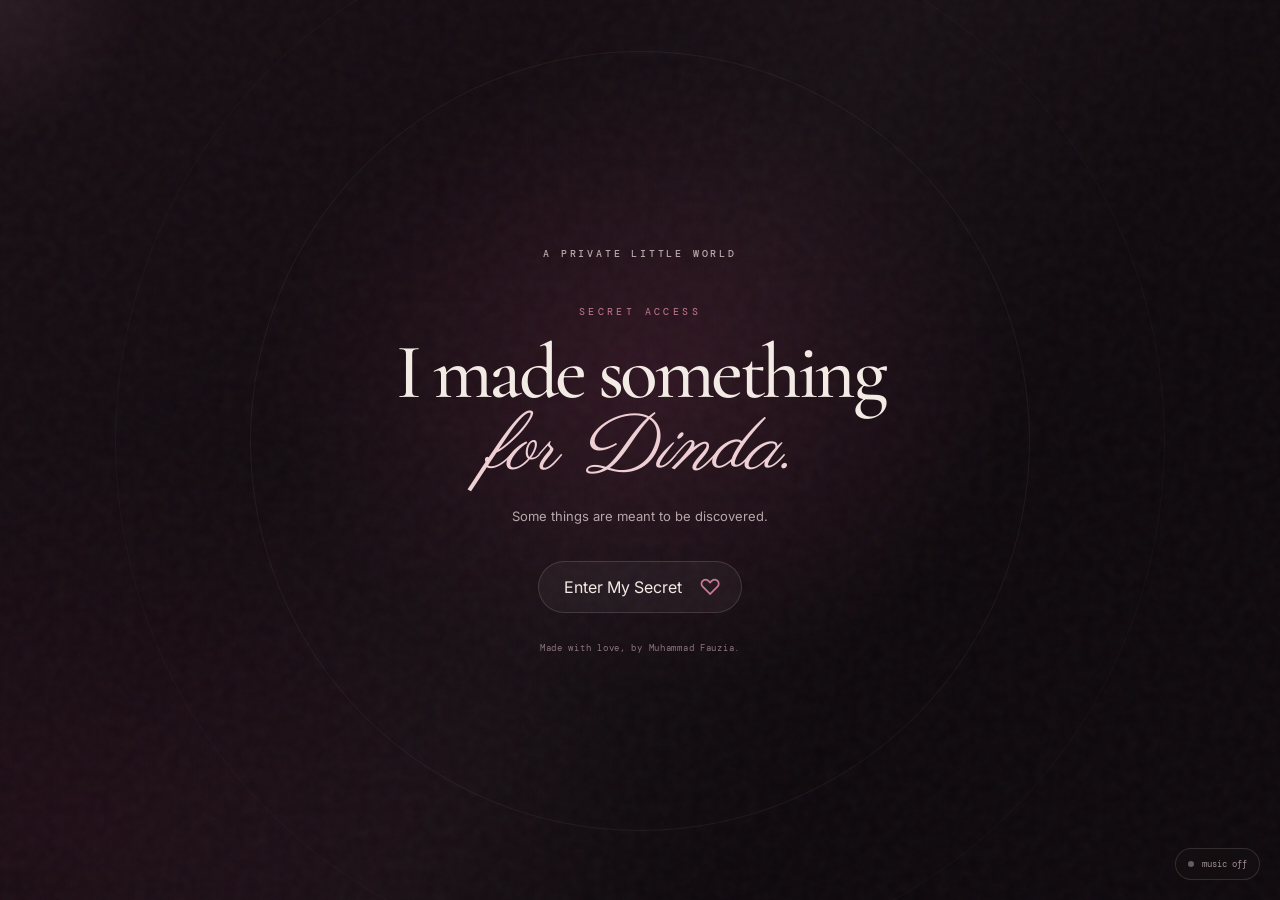
==== index.html @ 7f4c2d81 "laguu dia" ====
<!DOCTYPE html>
<html lang="id">
<head>
  <meta charset="UTF-8" />
  <meta name="viewport" content="width=device-width, initial-scale=1.0" />
  <meta name="theme-color" content="#171216" />
  <meta name="description" content="A little story of Muhammad Fauzia & Dinda Kharnita." />
  <title>For Dinda — Our Little Story ♡</title>
  <link rel="preconnect" href="https://fonts.googleapis.com">
  <link rel="preconnect" href="https://fonts.gstatic.com" crossorigin>
  <link href="https://fonts.googleapis.com/css2?family=Cormorant+Garamond:wght@400;500;600;700&family=DM+Mono:wght@400;500&family=Inter:wght@300;400;500;600&family=Parisienne&display=swap" rel="stylesheet">
  <link rel="stylesheet" href="styles.css" />
</head>
<body>
  <div class="grain"></div>
  <div class="cursor-glow"></div>

  <!-- Secret access flow -->
  <section class="access-shell" id="opening">
    <div class="access-particles" aria-hidden="true">
      <i></i><i></i><i></i><i></i><i></i><i></i><i></i><i></i><i></i>
    </div>
    <div class="access-orbit access-orbit-one" aria-hidden="true"></div>
    <div class="access-orbit access-orbit-two" aria-hidden="true"></div>

    <div class="access-step" id="accessStep">
      <div class="access-content">
        <p class="eyebrow access-brand">A PRIVATE LITTLE WORLD</p>
        <p class="access-kicker">SECRET ACCESS</p>
        <h1 class="access-title">I made something<br><em>for Dinda.</em></h1>
        <p class="access-copy">Some things are meant to be discovered.</p>
        <button class="primary-btn access-enter" id="enterSecret" type="button">
          <span>Enter My Secret</span><span class="btn-heart" aria-hidden="true">♡</span>
        </button>
        <p class="access-footnote">Made with love, by Muhammad Fauzia.</p>
      </div>
    </div>

    <div class="access-step hidden" id="codeStep">
      <div class="access-content code-content">
        <p class="eyebrow access-brand">A PRIVATE LITTLE WORLD</p>
        <p class="access-kicker">ONE LAST LITTLE SECRET</p>
        <h1 class="access-title">Enter your<br><em>secret code.</em></h1>
        <p class="access-copy">Some things are meant to be discovered.</p>
        <form class="secret-code-form" id="secretCodeForm">
          <div class="code-inputs" id="codeInputs" aria-label="Four digit secret code">
            <input class="code-digit" type="password" inputmode="numeric" pattern="[0-9]*" maxlength="1" autocomplete="one-time-code" aria-label="Secret code digit 1" required>
            <input class="code-digit" type="password" inputmode="numeric" pattern="[0-9]*" maxlength="1" aria-label="Secret code digit 2" required>
            <input class="code-digit" type="password" inputmode="numeric" pattern="[0-9]*" maxlength="1" aria-label="Secret code digit 3" required>
            <input class="code-digit" type="password" inputmode="numeric" pattern="[0-9]*" maxlength="1" aria-label="Secret code digit 4" required>
          </div>
          <p class="code-error" id="codeError" role="alert" aria-live="assertive"></p>
          <button class="primary-btn code-submit" type="submit">Unlock My Surprise <span class="btn-heart">♡</span></button>
        </form>
        <p class="access-footnote">A little key to your own corner of the world.</p>
      </div>
    </div>

    <div class="access-step hidden" id="grantedStep" aria-live="polite">
      <div class="access-content granted-content">
        <div class="unlock-mark" aria-hidden="true"><span>♡</span></div>
        <p class="access-kicker">ACCESS GRANTED</p>
        <h1 class="access-title">Welcome,<br><em>Dinda.</em></h1>
        <p class="access-copy">Your little world is opening.</p>
      </div>
    </div>
  </section>

  <main id="mainContent" class="hidden">
    <header class="site-header">
      <a class="site-brand" href="#birthday" aria-label="Birthday, back to top">
        <span class="site-brand-mark">D</span>
        <span><strong>FOR DINDA</strong><small>A birthday love story</small></span>
      </a>
      <button class="nav-toggle" id="navToggle" type="button" aria-label="Open navigation" aria-expanded="false" aria-controls="siteNavigation">
        <span></span><span></span>
      </button>
      <nav class="site-navigation" id="siteNavigation" aria-label="Main navigation">
        <a href="#birthday">Birthday</a>
        <a href="#story">Our Story</a>
        <a href="#timeline">Timeline</a>
        <a href="#memories">Memories</a>
        <a href="#letter">The Letter</a>
        <a href="#music">Music</a>
        <a href="#closing">Wish</a>
      </nav>
    </header>
    <!-- Hero -->
    <section class="hero section" id="birthday">
      <div class="hero-layout">
        <div class="hero-inner">
          <p class="eyebrow reveal">31 · 12 · 2004</p>
          <h2 class="hero-title reveal">Happy Birthday,<br><em>Dinda.</em></h2>
          <p class="hero-sub reveal">Today is about you. I made this little corner of the world to celebrate every part of you I love.</p>
          <div class="hero-date reveal">31 DECEMBER 2004</div>
          <div class="birthday-countdown reveal" aria-label="Countdown ulang tahun Dinda">
            <p class="countdown-label">COUNTING DOWN TO YOUR DAY</p>
            <div class="countdown-units">
              <div class="countdown-unit"><span id="countdownDays">000</span><small>HARI</small></div>
              <span class="countdown-divider">:</span>
              <div class="countdown-unit"><span id="countdownHours">00</span><small>JAM</small></div>
              <span class="countdown-divider">:</span>
              <div class="countdown-unit"><span id="countdownMinutes">00</span><small>MENIT</small></div>
              <span class="countdown-divider">:</span>
              <div class="countdown-unit"><span id="countdownSeconds">00</span><small>DETIK</small></div>
            </div>
            <p class="countdown-message" id="countdownMessage" aria-live="polite"></p>
          </div>
          <div class="scroll-hint reveal"><span></span> Scroll slowly</div>
        </div>
        <figure class="hero-photo-card reveal">
          <div class="hero-photo-frame">
            <img src="assets/photos/photo-01.jpg" alt="A favorite memory of Dinda and Fauzia" onerror="this.hidden=true">
            <span class="hero-photo-placeholder" aria-hidden="true">A LITTLE PIECE OF US</span>
            <span class="hero-photo-index">01 / 08</span>
          </div>
          <figcaption>One day, one moment, one little story.</figcaption>
          <span class="hero-photo-date">DECEMBER · 2025</span>
        </figure>
      </div>
    </section>

    <!-- Intro -->
    <section class="intro section" id="story">
      <div class="section-number">01</div>
      <div class="narrow">
        <p class="eyebrow reveal">OUR STORY <span class="identity-cross">·</span> MUHAMMAD FAUZIA <span class="identity-cross">×</span> DINDA KHARNITA</p>
        <h2 class="display reveal">Sometimes,<br>something beautiful<br><em>begins unexpectedly.</em></h2>
        <div class="story-copy reveal">
          <p>Our story began with something completely unexpected: a project called <strong>VISCO 2025</strong>.</p>
          <p>I was there as a Brand Ambassador representing <strong>Teknologi Rekayasa Komputer</strong>. Somewhere between the busy days, little conversations, and moments that seemed ordinary, I started getting closer to you.</p>
          <p>What began as a small project slowly became one of the most meaningful stories in my life.</p>
        </div>
        <div class="story-date reveal"><span>THE DAY WE BECAME US</span><strong>13 December 2025</strong></div>
      </div>
    </section>

    <!-- Timeline -->
    <section class="timeline section" id="timeline">
      <div class="section-number">02</div>
      <div class="narrow">
        <p class="eyebrow reveal">OUR LITTLE TIMELINE</p>
        <h2 class="display reveal">From that moment<br>to <em>us.</em></h2>
        <div class="timeline-list">
          <article class="timeline-item reveal">
            <span class="time">VISCO 2025</span>
            <div>
              <h3>VISCO 2025</h3>
              <p>Where it all started.</p>
            </div>
          </article>
          <article class="timeline-item reveal">
            <span class="time">13.12.2025</span>
            <div>
              <h3>The Beginning</h3>
              <p>From getting to know you, to realizing how important you became.</p>
            </div>
          </article>
          <article class="timeline-item reveal">
            <span class="time">31 DECEMBER</span>
            <div>
              <h3>Your birthday</h3>
              <p>Today is your day.</p>
            </div>
          </article>
          <article class="timeline-item reveal">
            <span class="time">NOW</span>
            <div>
              <h3>Still here.</h3>
              <p>Still choosing you. Still making memories.</p>
            </div>
          </article>
        </div>
      </div>
    </section>

    <!-- Memories -->
    <section class="memories section" id="memories">
      <div class="section-number">03</div>
      <div class="memories-head">
        <div>
          <p class="eyebrow reveal">OUR MEMORIES</p>
          <h2 class="display reveal">Eight little<br><em>pieces of us.</em></h2>
        </div>
        <p class="memory-help reveal">Swipe · drag · use ← →<br>Click a photo to open it.</p>
      </div>

      <div class="memory-stage" id="memoryStage">
        <div class="memory-track" id="memoryTrack"></div>
      </div>

      <div class="memory-controls">
        <button class="circle-btn" id="prevMemory" aria-label="Previous memory">←</button>
        <span class="memory-counter" id="memoryCounter">01 / 08</span>
        <button class="circle-btn" id="nextMemory" aria-label="Next memory">→</button>
      </div>
    </section>

    <!-- Things -->
    <section class="things section">
      <div class="section-number">04</div>
      <div class="narrow">
        <p class="eyebrow reveal">LITTLE THINGS</p>
        <h2 class="display reveal">Things I quietly<br><em>love about you.</em></h2>
        <div class="things-grid">
          <div class="thing reveal"><span>01</span><h3>Your smile.</h3><p>The way you make ordinary moments feel special.</p></div>
          <div class="thing reveal"><span>02</span><h3>Your little expressions.</h3><p>Little things you do that always stay on my mind.</p></div>
          <div class="thing reveal"><span>03</span><h3>Your presence.</h3><p>How comfortable it feels to simply be around you.</p></div>
          <div class="thing reveal"><span>04</span><h3>Simply being you.</h3><p>You make this story feel like ours.</p></div>
        </div>
      </div>
    </section>

    <!-- Song -->
    <section class="song section" id="music">
      <div class="song-card reveal">
        <div class="vinyl">
          <div class="vinyl-label">S</div>
        </div>
        <div>
          <p class="eyebrow">NOW PLAYING</p>
          <h2>Silence</h2>
          <p class="artist">Marshmello & Khalid</p>
          <p class="song-note">A song that belongs to this little chapter of us.</p>
          <div class="music-progress">
            <input id="musicProgress" type="range" min="0" max="100" value="0" aria-label="Song progress">
            <div class="music-time"><span id="musicCurrentTime">0:00</span><span id="musicDuration">0:00</span></div>
          </div>
        </div>
        <button class="music-toggle" id="musicToggle" aria-label="Play or pause music">▶</button>
        <label class="music-volume">VOLUME <input id="musicVolume" type="range" min="0" max="1" step="0.05" value="0.8" aria-label="Music volume"></label>
      </div>
    </section>

    <!-- Letter -->
    <section class="letter section" id="letter">
      <div class="section-number">05</div>
      <div class="letter-wrap">
        <p class="eyebrow reveal">A LETTER FOR YOU</p>
        <h2 class="display reveal">There are things<br>I'd rather <em>write.</em></h2>
        <button class="envelope reveal" id="openLetter" aria-label="Open letter">
          <div class="envelope-top"></div>
          <div class="letter-paper">
            <span>For Dinda</span>
            <small>open this when you're ready</small>
          </div>
          <div class="envelope-bottom"></div>
        </button>
      </div>
    </section>

    <!-- Final -->
    <section class="final section" id="closing">
      <div class="final-bg"></div>
      <div class="final-inner">
        <p class="eyebrow reveal">ALWAYS, YOURS</p>
        <h2 class="display reveal">If I could choose again,<br><em>I'd still choose you.</em></h2>
        <p class="final-copy reveal">Happy Birthday, Dinda.</p>
        <p class="final-thanks reveal">Thank you for being part of my story.</p>
        <p class="signature reveal">— Muhammad Fauzia</p>
        <div class="final-date reveal">31 DECEMBER 2004</div>
      </div>
    </section>
  </main>

  <!-- Music -->
  <audio id="bgMusic" loop preload="metadata">
    <source src="./Marshmello_Khalid_-_Silence_(mp3.pm).mp3" type="audio/mpeg">
  </audio>

  <!-- Memory modal -->
  <div class="modal" id="memoryModal" aria-hidden="true">
    <div class="modal-backdrop" data-close="memory"></div>
    <div class="memory-modal">
      <button class="modal-close" data-close="memory">×</button>
      <div class="modal-image-wrap">
        <img id="modalImage" src="" alt="">
      </div>
      <div class="modal-info">
        <span id="modalIndex">01</span>
        <h3 id="modalTitle"></h3>
        <p id="modalCaption"></p>
        <div class="modal-actions">
          <button class="secondary-btn" id="downloadMemory">↓ Download PNG HD</button>
          <button class="secondary-btn" id="printMemory">Print</button>
        </div>
      </div>
    </div>
  </div>

  <!-- Letter modal -->
  <div class="modal" id="letterModal" aria-hidden="true">
    <div class="modal-backdrop" data-close="letter"></div>
    <div class="letter-modal">
      <button class="modal-close" data-close="letter">×</button>
      <p class="eyebrow">DEAR DINDA,</p>
      <div class="typed-letter" id="typedLetter"></div>
      <p class="letter-sign">— Fauzia</p>
    </div>
  </div>

  <div class="music-pill" id="musicPill">
    <span class="music-dot"></span>
    <span id="musicStatus">music off</span>
  </div>

  <script src="script.js"></script>
</body>
</html>
---- styles.css ----
:root {
  --bg: #140b10;
  --bg-soft: #24121b;
  --paper: #f5eee7;
  --ink: #f4ece6;
  --muted: #b6a7aa;
  --accent: #c77b91;
  --accent-2: #efd0d5;
  --line: rgba(244,236,230,.14);
  --dark-ink: #25191d;
  --serif: "Cormorant Garamond", Georgia, serif;
  --sans: "Inter", Arial, sans-serif;
  --mono: "DM Mono", monospace;
  --script: "Parisienne", cursive;
}

* { box-sizing: border-box; margin: 0; padding: 0; }
html { scroll-behavior: smooth; }
body {
  background: var(--bg);
  color: var(--ink);
  font-family: var(--sans);
  overflow-x: hidden;
}
body.locked { overflow: hidden; }
button { font: inherit; }
button, a { -webkit-tap-highlight-color: transparent; }

.grain {
  pointer-events: none;
  position: fixed;
  inset: -50%;
  width: 200%;
  height: 200%;
  z-index: 50;
  opacity: .045;
  background-image: url("data:image/svg+xml,%3Csvg viewBox='0 0 180 180' xmlns='http://www.w3.org/2000/svg'%3E%3Cfilter id='n'%3E%3CfeTurbulence type='fractalNoise' baseFrequency='.9' numOctaves='4' stitchTiles='stitch'/%3E%3C/filter%3E%3Crect width='100%25' height='100%25' filter='url(%23n)' opacity='.9'/%3E%3C/svg%3E");
  animation: grain .25s steps(2) infinite;
}
@keyframes grain { 0% { transform: translate(0,0) } 25% { transform: translate(2%,-1%) } 50% { transform: translate(-1%,2%) } 75% { transform: translate(1%,1%) } 100% { transform: translate(0,0) } }

.cursor-glow {
  position: fixed; width: 300px; height: 300px; border-radius: 50%;
  background: radial-gradient(circle, rgba(217,154,168,.09), transparent 65%);
  transform: translate(-50%,-50%); pointer-events: none; z-index: 1;
}
.hidden { display: none !important; }

.access-shell {
  min-height: 100svh;
  display: grid;
  place-items: center;
  position: relative;
  overflow: hidden;
  isolation: isolate;
  padding: 45px 24px;
  background:
    radial-gradient(ellipse at 50% 42%, rgba(123,40,74,.24), transparent 42%),
    radial-gradient(ellipse at 6% 92%, rgba(92,29,55,.19), transparent 34%),
    linear-gradient(145deg, #180e14, #0e090d 68%);
}
.access-shell::after {
  content: "";
  position: absolute;
  inset: 0;
  z-index: -1;
  pointer-events: none;
  background: linear-gradient(120deg, transparent 30%, rgba(255,223,231,.025), transparent 70%);
}
.access-orbit {
  position: absolute;
  z-index: -1;
  left: 50%;
  top: 49%;
  aspect-ratio: 1;
  border: 1px solid rgba(229,174,190,.075);
  border-radius: 50%;
  transform: translate(-50%,-50%);
  pointer-events: none;
}
.access-orbit-one { width: min(72vw, 780px); }
.access-orbit-two { width: min(94vw, 1050px); border-color: rgba(229,174,190,.04); }
.access-particles { position: absolute; inset: 0; overflow: hidden; pointer-events: none; z-index: -1; }
.access-particles i {
  position: absolute;
  left: var(--x);
  top: var(--y);
  width: 3px;
  height: 3px;
  border-radius: 50%;
  background: #e5a8b8;
  opacity: 0;
  box-shadow: 0 0 14px 2px rgba(229,168,184,.34);
  animation: particleFloat var(--duration, 7s) ease-in-out infinite;
  animation-delay: var(--delay, 0s);
}
.access-particles i:nth-child(1) { --x: 14%; --y: 28%; --duration: 8s; }
.access-particles i:nth-child(2) { --x: 84%; --y: 24%; --duration: 9s; --delay: -3s; }
.access-particles i:nth-child(3) { --x: 21%; --y: 73%; --duration: 7s; --delay: -4s; }
.access-particles i:nth-child(4) { --x: 77%; --y: 78%; --duration: 10s; --delay: -2s; }
.access-particles i:nth-child(5) { --x: 68%; --y: 17%; --duration: 8s; --delay: -5s; }
.access-particles i:nth-child(6) { --x: 32%; --y: 18%; --duration: 9s; --delay: -1s; }
.access-particles i:nth-child(7) { --x: 91%; --y: 53%; --duration: 8s; --delay: -4s; }
.access-particles i:nth-child(8) { --x: 8%; --y: 52%; --duration: 11s; --delay: -6s; }
.access-particles i:nth-child(9) { --x: 49%; --y: 88%; --duration: 9s; --delay: -2s; }
@keyframes particleFloat {
  0%,100% { opacity: 0; transform: translate3d(0,10px,0); }
  50% { opacity: .7; transform: translate3d(8px,-13px,0); }
}
.access-step { width: min(680px, 100%); position: relative; z-index: 1; text-align: center; animation: accessReveal .8s cubic-bezier(.2,.7,.2,1) both; }
.access-content { margin: auto; }
@keyframes accessReveal {
  from { opacity: 0; filter: blur(7px); }
  to { opacity: 1; filter: blur(0); }
}
.access-brand { letter-spacing: .32em; color: #a68d96; }
.access-kicker { margin-top: 44px; color: var(--accent); font: 10px var(--mono); letter-spacing: .34em; }
.access-title { margin-top: 19px; font: 500 clamp(48px, 7vw, 78px)/.92 var(--serif); letter-spacing: -.045em; }
.access-title em { color: var(--accent-2); font-family: var(--script); font-weight: 400; letter-spacing: 0; }
.access-copy { max-width: 430px; margin: 18px auto 0; color: var(--muted); font-size: 13px; line-height: 1.8; }
.access-enter { margin-top: 33px; }
.access-enter .btn-heart { margin-left: 3px; }
.access-footnote { margin-top: 29px; color: #8b747d; font: 9px var(--mono); letter-spacing: .08em; }

.secret-code-form { margin: 34px auto 0; }
.code-inputs { display: flex; justify-content: center; gap: clamp(10px, 3vw, 18px); }
.code-digit {
  width: clamp(56px, 15vw, 74px);
  height: clamp(64px, 17vw, 82px);
  border: 1px solid rgba(232,185,198,.22);
  border-radius: 14px;
  outline: none;
  background: rgba(255,255,255,.035);
  color: var(--paper);
  text-align: center;
  font: 500 34px var(--serif);
  caret-color: var(--accent-2);
  transition: border-color .25s, background .25s, box-shadow .25s;
}
.code-digit:focus { border-color: var(--accent); background: rgba(202,111,143,.08); box-shadow: 0 0 0 4px rgba(202,111,143,.09); }
.code-digit:focus-visible, button:focus-visible, a:focus-visible, input[type="range"]:focus-visible { outline: 2px solid var(--accent-2); outline-offset: 4px; }
.code-inputs.shake { animation: codeShake .42s ease both; }
@keyframes codeShake { 20%,60% { transform: translateX(-7px); } 40%,80% { transform: translateX(7px); } }
.code-error { min-height: 38px; margin: 15px 0 9px; color: #e6a1af; font-size: 12px; line-height: 1.7; white-space: pre-line; }
.code-submit { margin-top: 0; }
.granted-content { padding: 50px 0; }
.unlock-mark { width: 90px; height: 90px; display: grid; place-items: center; margin: 0 auto 25px; border: 1px solid rgba(230,177,192,.45); border-radius: 50%; color: var(--accent-2); font: 42px var(--script); box-shadow: 0 0 55px rgba(199,108,141,.18), inset 0 0 25px rgba(199,108,141,.08); animation: unlockPulse 1.3s ease-in-out infinite alternate; }
.unlock-mark span { animation: unlockHeart .8s ease-in-out infinite alternate; }
@keyframes unlockPulse { to { transform: scale(1.08); box-shadow: 0 0 85px rgba(199,108,141,.35), inset 0 0 34px rgba(199,108,141,.16); } }
@keyframes unlockHeart { to { transform: scale(1.18); } }

.site-header {
  position: sticky;
  top: 0;
  z-index: 60;
  min-height: 72px;
  display: flex;
  align-items: center;
  justify-content: space-between;
  gap: 30px;
  padding: 0 7vw;
  border-bottom: 1px solid rgba(244,236,230,.08);
  background: rgba(19,11,15,.84);
  backdrop-filter: blur(18px);
}
.site-brand { display: inline-flex; align-items: center; gap: 11px; color: var(--ink); text-decoration: none; }
.site-brand-mark { width: 34px; height: 34px; display: grid; place-items: center; border: 1px solid rgba(217,154,168,.52); border-radius: 50%; color: var(--accent-2); font: 20px var(--script); }
.site-brand strong, .site-brand small { display: block; }
.site-brand strong { font: 9px var(--mono); letter-spacing: .2em; }
.site-brand small { margin-top: 4px; color: #a18f95; font: 9px var(--sans); }
.site-navigation { display: flex; align-items: center; gap: clamp(15px, 2.8vw, 38px); }
.site-navigation a { color: #c3b3b7; font: 10px var(--mono); text-decoration: none; transition: color .2s; }
.site-navigation a:hover, .site-navigation a:focus-visible { color: var(--accent-2); }
.nav-toggle { display: none; }

.eyebrow { font: 500 10px/1.5 var(--mono); letter-spacing: .28em; text-transform: uppercase; color: var(--muted); }
.display em, .hero-title em { font-family: var(--script); color: var(--accent-2); font-weight: 400; }
.primary-btn, .secondary-btn {
  border: 1px solid var(--line); background: rgba(255,255,255,.04); color: var(--ink);
  padding: 14px 22px; border-radius: 999px; cursor: pointer; transition: .3s ease;
}
.primary-btn { display: inline-flex; gap: 14px; align-items: center; padding: 15px 20px 15px 25px; }
.primary-btn:hover, .secondary-btn:hover { background: var(--paper); color: var(--dark-ink); transform: translateY(-2px); }
.btn-heart { color: var(--accent); font-size: 22px; line-height: 0; }
.section { min-height: 100svh; position: relative; padding: 12vw 7vw; overflow: hidden; scroll-margin-top: 72px; }
.section-number { position: absolute; left: 7vw; top: 5vw; font: 10px var(--mono); color: #655a5e; }
.narrow { width: min(900px, 100%); margin: auto; }
.display { font: 500 clamp(50px, 7vw, 110px)/.85 var(--serif); letter-spacing: -.04em; margin: 25px 0 45px; }
.birthday-countdown { width: min(480px, 100%); margin: 30px auto 0; }
.countdown-label { font: 9px/1.5 var(--mono); letter-spacing: .24em; color: var(--muted); }
.countdown-units { display: flex; align-items: center; justify-content: center; gap: clamp(8px, 2vw, 20px); margin-top: 15px; }
.countdown-unit { min-width: 58px; display: grid; gap: 5px; }
.countdown-unit span { font: 500 clamp(28px, 4vw, 42px)/1 var(--serif); color: var(--accent-2); font-variant-numeric: tabular-nums; }
.countdown-unit small { font: 8px var(--mono); letter-spacing: .16em; color: #8f8185; }
.countdown-divider { align-self: start; padding-top: 3px; color: var(--accent); font: 20px var(--serif); opacity: .65; }
.countdown-message { min-height: 16px; margin-top: 12px; color: var(--accent-2); font: 13px var(--script); }
.hero { display: grid; align-items: center; min-height: calc(100svh - 72px); padding-top: 8vw; padding-bottom: 8vw; background: radial-gradient(ellipse at 82% 48%,rgba(110,39,68,.18),transparent 40%),linear-gradient(135deg,#190e14,#100b0e); }
.hero-bg { display: none; }
.hero-layout { width: min(1320px,100%); margin: auto; display: grid; grid-template-columns: 1.05fr .8fr; align-items: center; gap: clamp(40px,8vw,120px); }
.hero-inner { position: relative; z-index: 1; width: 100%; }
.hero-title { margin: 25px 0 20px; font: 500 clamp(64px, 10vw, 142px)/.79 var(--serif); letter-spacing: -.055em; }
.hero-sub { max-width: 430px; color: #c2b0b5; font-size: 13px; line-height: 1.9; }
.hero-date { margin-top: 25px; color: var(--accent-2); font: 9px var(--mono); letter-spacing: .27em; }
.hero .birthday-countdown { margin: 28px 0 0; text-align: left; }
.hero .countdown-units { justify-content: flex-start; }
.scroll-hint { display: flex; align-items: center; gap: 12px; margin-top: 33px; color: #aa979d; font: 9px var(--mono); letter-spacing: .1em; text-transform: uppercase; }
.scroll-hint span { width: 35px; height: 1px; background: var(--accent); }
.hero-photo-card { width: min(100%, 450px); justify-self: center; position: relative; padding: 14px 14px 47px; border: 1px solid rgba(240,213,218,.2); border-radius: 7px; background: linear-gradient(145deg,rgba(255,255,255,.12),rgba(255,255,255,.035)); box-shadow: 0 32px 90px rgba(0,0,0,.42),0 0 70px rgba(126,48,77,.15); transform: rotate(1.2deg); }
.hero-photo-frame { position: relative; aspect-ratio: 4 / 5; overflow: hidden; border-radius: 3px; background: radial-gradient(ellipse at 50% 35%,rgba(197,117,140,.3),transparent 42%),linear-gradient(145deg,#482332,#1a1117 64%); }
.hero-photo-frame::after { content:""; position:absolute; inset:0; background:linear-gradient(180deg,transparent 52%,rgba(15,8,12,.32)); pointer-events:none; }
.hero-photo-frame img { position:relative; z-index:1; width:100%; height:100%; display:block; object-fit:cover; }
.hero-photo-frame img[hidden] { display:none; }
.hero-photo-placeholder { position:absolute; inset:0; display:grid; place-items:center; color:rgba(244,220,225,.6); font:9px var(--mono); letter-spacing:.24em; }
.hero-photo-index { position:absolute; z-index:2; right:13px; bottom:13px; color:#f2e8e7; font:9px var(--mono); letter-spacing:.12em; }
.hero-photo-card figcaption { position:absolute; left:17px; bottom:17px; color:#d5c2c7; font:15px var(--script); }
.hero-photo-date { position:absolute; right:16px; bottom:18px; color:#95838a; font:7px var(--mono); letter-spacing:.08em; }
.identity-cross { color: var(--accent); padding: 0 6px; }
.story-date { display: flex; align-items: center; gap: 22px; margin-top: 34px; padding-top: 18px; border-top: 1px solid var(--line); }
.story-date span { color: var(--accent); font: 9px var(--mono); letter-spacing: .15em; }
.story-date strong { color: var(--ink); font: 500 20px var(--serif); }
.story-copy { max-width: 620px; margin-left: auto; color: var(--muted); font-size: 15px; line-height: 2; }
.story-copy p + p { margin-top: 18px; }
.story-copy strong { color: var(--ink); font-weight: 500; }
.intro { background: linear-gradient(180deg,var(--bg),#1b1419); }
.timeline { background: linear-gradient(145deg,#21121a,#171015); }
.timeline-list { position:relative; margin-top:60px; padding-left:30px; }
.timeline-list::before { content:"";position:absolute;left:8px;top:10px;bottom:10px;width:1px;background:linear-gradient(var(--accent),rgba(244,236,230,.08)); }
.timeline-item { position:relative; display:grid; grid-template-columns:120px 1fr; gap:30px; padding:22px 24px; border:1px solid rgba(244,236,230,.08); border-radius:12px; background:rgba(255,255,255,.018); }
.timeline-item::before { content:"";position:absolute;left:-28px;top:29px;width:7px;height:7px;border:1px solid var(--accent-2);border-radius:50%;background:var(--bg);box-shadow:0 0 12px rgba(199,123,145,.4); }
.timeline-item + .timeline-item { margin-top: 12px; }
.timeline-item .time { font: 10px var(--mono); color: var(--accent); letter-spacing: .12em; }
.timeline-item h3 { font: 500 30px var(--serif); margin-bottom: 5px; }
.timeline-item p { color: var(--muted); font-size: 13px; }

.memories { background: radial-gradient(ellipse at 50% 40%,rgba(94,35,58,.17),transparent 55%),#100b0f; padding-left: 7vw; padding-right: 7vw; }
.memories-head { display: flex; justify-content: space-between; align-items: end; width: min(1200px,100%); margin: auto; }
.memories-head .display { margin-bottom: 0; }
.memory-help { color: #817477; font: 10px/1.8 var(--mono); text-align: right; }
.memory-stage { width: min(1200px,100%); margin: 70px auto 0; overflow: hidden; touch-action: pan-y; }
.memory-track { display: flex; gap: 22px; transition: transform .65s cubic-bezier(.22,.61,.36,1); will-change: transform; }
.memory-card {
  flex: 0 0 min(330px, 70vw); height: 460px; position: relative; overflow: hidden;
  background: #21171d; cursor: pointer; border: 1px solid rgba(255,255,255,.1); border-radius: 13px;
  transform: rotate(var(--rot)); transition: transform .45s, filter .45s;
}
.memory-card:hover { transform: rotate(0deg) translateY(-10px); filter: brightness(1.08); }
.memory-card img { width: 100%; height: 100%; object-fit: cover; display: block; }
.memory-card::after { content:""; position:absolute; inset:0; background: linear-gradient(180deg, transparent 50%, rgba(10,7,8,.85)); }
.memory-card-info { position:absolute; left:22px; right:22px; bottom:20px; z-index:2; }
.memory-card-info span { font: 9px var(--mono); color: var(--accent-2); }
.memory-card-info h3 { font: 500 27px var(--serif); margin-top: 6px; }
.memory-card-info p { font-size: 11px; color: #c2b7b9; margin-top: 3px; line-height: 1.5; }
.memory-controls { display:flex; justify-content:center; align-items:center; gap:20px; margin-top:35px; }
.circle-btn { width:45px;height:45px;border-radius:50%;border:1px solid var(--line);background:transparent;color:var(--ink);cursor:pointer;transition:.3s; }
.circle-btn:hover { background:var(--paper);color:var(--dark-ink); }
.memory-counter { font: 10px var(--mono); color: var(--muted); min-width:70px; text-align:center; }

.things { background: linear-gradient(140deg,#f1e7e2,#e9d9d6); color: var(--dark-ink); }
.things .eyebrow { color: #8c777b; }
.things .display em { color: #a85f6f; }
.things-grid { display:grid; grid-template-columns:1fr 1fr; border-top:1px solid rgba(37,25,29,.16); }
.thing { padding:35px 25px 35px 0; border-bottom:1px solid rgba(37,25,29,.16); }
.thing:nth-child(odd) { border-right:1px solid rgba(37,25,29,.16); padding-right:35px; }
.thing:nth-child(even) { padding-left:35px; }
.thing span { font:10px var(--mono); color:#a4777e; }
.thing h3 { font: 500 36px var(--serif); margin:20px 0 8px; }
.thing p { color:#79696c; max-width:350px; font-size:13px; line-height:1.7; }

.song { background: radial-gradient(ellipse at 50% 50%,rgba(103,43,67,.18),transparent 55%),#171016; display:grid; place-items:center; }
.song-card { width:min(780px,100%); display:grid; grid-template-columns:150px 1fr 60px; gap:35px; align-items:center; padding:45px; border:1px solid var(--line); border-radius:16px; background:rgba(255,255,255,.025); }
.vinyl { width:150px;height:150px;border-radius:50%; background: repeating-radial-gradient(circle,#171717 0 2px,#262326 3px 4px); display:grid;place-items:center;box-shadow:0 20px 50px rgba(0,0,0,.3); animation: vinylSpin 8s linear infinite; animation-play-state: paused; }
.vinyl.playing { animation-play-state: running; }
.vinyl-label { width:46px;height:46px;border-radius:50%;background:var(--accent);display:grid;place-items:center;color:#2a171c;font:20px var(--serif); }
@keyframes vinylSpin { to { transform:rotate(360deg); } }
.song-card h2 { font:500 55px var(--serif); margin:10px 0 0; }
.artist { color:var(--muted); font-size:13px; }
.song-note { color:#766b70; font-size:11px; margin-top:22px; line-height:1.6; max-width:400px; }
.music-toggle { width:55px;height:55px;border-radius:50%;border:1px solid var(--line);background:var(--paper);color:var(--dark-ink);cursor:pointer; }
.music-progress { margin-top:24px; }
.music-progress input, .music-volume input { width:100%; accent-color:var(--accent);cursor:pointer; }
.music-time { display:flex;justify-content:space-between;margin-top:4px;color:#9e8e93;font:9px var(--mono); }
.music-volume { grid-column:2/4; display:flex;align-items:center;gap:14px;color:#9e8e93;font:8px var(--mono);letter-spacing:.12em; }
.music-volume input { max-width:120px; }
.music-volume input { margin-left:auto; }

.letter { background: radial-gradient(ellipse at center,rgba(108,42,70,.2),transparent 55%),#1b1017; display:grid;place-items:center; }
.letter-wrap { text-align:center; width:min(800px,100%); }
.envelope { position:relative; width:min(500px,90vw); height:320px; border:1px solid rgba(231,199,203,.35); border-radius:5px; background:#ead8d0; cursor:pointer; margin:40px auto 0; overflow:hidden; box-shadow:0 25px 80px rgba(0,0,0,.3); transition:transform .45s,box-shadow .45s; }
.envelope:hover { transform:translateY(-5px);box-shadow:0 35px 90px rgba(0,0,0,.38),0 0 34px rgba(199,123,145,.12); }
.envelope-bottom { position:absolute; inset:auto 0 0; height:70%; background:#e4ccc4; clip-path:polygon(0 0,50% 55%,100% 0,100% 100%,0 100%); z-index:3; }
.envelope-top { position:absolute; inset:0 0 auto; height:65%; background:#f0ded6; clip-path:polygon(0 0,100% 0,50% 100%); z-index:4; transform-origin:top; transition:.8s cubic-bezier(.2,.7,.2,1); }
.letter-paper { position:absolute; left:10%; right:10%; top:15%; height:75%; background:#fbf4ed; color:#37262b; display:flex; flex-direction:column; justify-content:center; align-items:center; z-index:2; transition:.8s cubic-bezier(.2,.7,.2,1); }
.letter-paper span { font:42px var(--script); }
.letter-paper small { font:9px var(--mono); letter-spacing:.2em; margin-top:10px; opacity:.55; }
.envelope.open .envelope-top { transform:rotateX(180deg); z-index:1; }
.envelope.open .letter-paper { transform:translateY(-45%); }

.final { display:grid;place-items:center;text-align:center;min-height:100svh; }
.final-bg { position:absolute;inset:0;background:linear-gradient(0deg,rgba(13,7,11,.91),rgba(20,9,15,.65)),radial-gradient(circle at center,rgba(217,154,168,.16),transparent 42%),url("assets/photos/photo-08.jpg") center/cover,linear-gradient(135deg,#24121b,#0f0c0e); }
.final-inner { position:relative; z-index:2; }
.final .display { margin-bottom:30px; }
.final-copy { font:500 28px var(--serif); }
.final-thanks { margin-top:10px;color:var(--muted);font-size:13px; }
.signature { font:44px var(--script); color:var(--accent-2); margin-top:18px; }
.final-date { font:9px var(--mono); color:#71666a; letter-spacing:.25em; margin-top:45px; }

.reveal { opacity:0; transform:translateY(35px); transition:opacity .9s ease,transform .9s cubic-bezier(.2,.7,.2,1); }
.reveal.visible { opacity:1; transform:none; }

.modal { position:fixed;inset:0;z-index:100;display:none;place-items:center;padding:25px; }
.modal.open { display:grid; }
.modal-backdrop { position:absolute;inset:0;background:rgba(5,4,5,.88);backdrop-filter:blur(14px); }
.memory-modal { position:relative;z-index:2;width:min(1000px,100%);max-height:90svh;overflow:auto;background:#191417;border:1px solid var(--line);display:grid;grid-template-columns:1.1fr .9fr; }
.modal-image-wrap { min-height:600px;background:#0e0b0d;display:grid;place-items:center;padding:25px; }
.modal-image-wrap img { max-width:100%;max-height:75vh;object-fit:contain; }
.modal-info { padding:55px 45px;align-self:center; }
.modal-info > span { font:10px var(--mono);color:var(--accent); }
.modal-info h3 { font:55px var(--serif);line-height:.9;margin:15px 0; }
.modal-info p { color:var(--muted);font-size:13px;line-height:1.8; }
.modal-actions { display:flex;flex-wrap:wrap;gap:10px;margin-top:30px; }
.modal-close { position:absolute;right:15px;top:10px;z-index:4;border:0;background:transparent;color:white;font-size:32px;cursor:pointer; }
.letter-modal { position:relative;z-index:2;width:min(760px,100%);max-height:85svh;overflow:auto;padding:65px;background:#f5eee7;color:#2b2023;box-shadow:0 30px 100px #0008; }
.letter-modal .eyebrow { color:#8e7278; }
.typed-letter { margin-top:35px;font:400 23px/1.8 var(--serif);white-space:pre-wrap; }
.letter-sign { margin-top:30px;font:40px var(--script);color:#9a6470; }

.music-pill { position:fixed;right:20px;bottom:20px;z-index:70;display:flex;gap:8px;align-items:center;padding:9px 12px;border:1px solid var(--line);background:rgba(20,15,18,.75);backdrop-filter:blur(10px);border-radius:999px;font:9px var(--mono);color:#9c8e92; }
.music-dot { width:6px;height:6px;border-radius:50%;background:#665b5f; }
.music-pill.playing .music-dot { background:var(--accent);box-shadow:0 0 12px var(--accent);animation:pulse 1s infinite; }
@keyframes pulse { 50% { transform:scale(1.5);opacity:.5; } }

.qr-page { min-height:100svh; display:grid; place-items:center; padding:32px 20px; overflow:hidden; background:radial-gradient(ellipse at 50% 35%,rgba(123,40,74,.24),transparent 42%),linear-gradient(145deg,#180e14,#0e090d 68%); }
.qr-card { width:min(480px,100%); padding:clamp(28px,7vw,56px); text-align:center; border:1px solid rgba(244,236,230,.13); border-radius:18px; background:rgba(255,255,255,.025); box-shadow:0 30px 100px rgba(0,0,0,.35); }
.qr-card h1 { margin:24px 0 10px; font:500 clamp(48px,12vw,72px)/.9 var(--serif); letter-spacing:-.04em; }
.qr-card h1 em { color:var(--accent-2);font-family:var(--script);font-weight:400; }
.qr-card > p:not(.eyebrow) { color:var(--muted);font-size:13px;line-height:1.8; }
.qr-code-frame { display:grid;place-items:center;width:min(100%,300px);aspect-ratio:1;margin:28px auto 20px;padding:13px;border-radius:12px;background:#fff; }
.qr-code-frame canvas, .qr-code-frame img { display:block;width:100%;height:100%;image-rendering:pixelated; }
.qr-status { min-height:18px;margin:10px 0 16px;color:#bcaab0;font-size:11px; }
.qr-url { display:block;margin:14px 0;color:var(--accent-2);font:10px/1.7 var(--mono);overflow-wrap:anywhere; }
.qr-back { display:inline-block;margin-top:24px;color:#b5a0a7;font:10px var(--mono);text-decoration:none; }
.qr-back:hover { color:var(--accent-2); }
.qr-download { justify-content:center; }
.qr-download:disabled { cursor:wait;opacity:.55; }

@media (max-width: 760px) {
  .site-header { min-height: 64px; padding: 0 6vw; }
  .nav-toggle { width: 42px; height: 42px; display: grid; place-content: center; gap: 6px; border: 1px solid rgba(244,236,230,.14); border-radius: 50%; background: transparent; cursor: pointer; }
  .nav-toggle span { width: 15px; height: 1px; background: var(--paper); transition: transform .25s; }
  .nav-toggle[aria-expanded="true"] span:first-child { transform: translateY(3.5px) rotate(45deg); }
  .nav-toggle[aria-expanded="true"] span:last-child { transform: translateY(-3.5px) rotate(-45deg); }
  .site-navigation { position: absolute; top: calc(100% + 1px); left: 0; right: 0; display: grid; gap: 0; padding: 8px 6vw 14px; border-bottom: 1px solid rgba(244,236,230,.08); background: rgba(19,11,15,.97); opacity: 0; visibility: hidden; transform: translateY(-8px); transition: opacity .22s, transform .22s, visibility .22s; }
  .site-navigation.open { opacity: 1; visibility: visible; transform: translateY(0); }
  .site-navigation a { padding: 14px 0; border-bottom: 1px solid rgba(244,236,230,.06); }
  .site-navigation a:last-child { border-bottom: 0; }
  .access-shell { padding: 34px 20px; }
  .access-kicker { margin-top: 28px; }
  .access-title { font-size: clamp(46px, 12vw, 62px); }
  .access-footnote { margin-top: 20px; }
  .section { scroll-margin-top: 64px; }
  .hero.section { min-height: auto; padding: 17vw 7vw; }
  .hero-layout { grid-template-columns: 1fr; gap: 46px; }
  .hero-inner { padding-left: 0; }
  .hero-title { font-size: clamp(62px, 16vw, 94px); }
  .hero .birthday-countdown { margin-top: 28px; }
  .hero .countdown-units { gap: clamp(5px,2vw,12px); }
  .hero .countdown-unit { min-width: 48px; }
  .hero .countdown-unit small { font-size: 7px; letter-spacing: .1em; }
  .hero-photo-card { width: min(78%,340px); justify-self: center; }
  .story-date { align-items: flex-start; flex-direction: column; gap: 7px; }
  .timeline-item { padding: 22px 17px; }
  .section { padding: 24vw 7vw; }
  .display { font-size:clamp(48px,15vw,78px); }
  .birthday-countdown { margin-top: 24px; }
  .countdown-units { gap: clamp(5px, 2vw, 12px); }
  .countdown-unit { min-width: 48px; }
  .countdown-unit small { font-size: 7px; letter-spacing: .1em; }
  .timeline-item { grid-template-columns:85px 1fr; gap:15px; }
  .timeline-item h3 { font-size:26px; }
  .memories-head { display:block; }
  .memory-help { margin-top:20px; text-align:left; }
  .memory-stage { margin-top:40px; }
  .memory-card { flex-basis:78vw; height:105vw; max-height:560px; }
  .things-grid { grid-template-columns:1fr; }
  .thing:nth-child(odd) { border-right:0; padding-right:0; }
  .thing:nth-child(even) { padding-left:0; }
  .song-card { grid-template-columns:90px 1fr; padding:28px; gap:20px; }
  .vinyl { width:90px;height:90px; }
  .vinyl-label { width:30px;height:30px;font-size:14px; }
  .song-card h2 { font-size:40px; }
  .music-toggle { grid-column:2; grid-row:1; width:48px;height:48px; justify-self:end; }
  .music-progress { grid-column:1/3; }
  .music-volume { grid-column:1/3; }
  .music-volume input { max-width:150px; }
  .memory-modal { grid-template-columns:1fr; max-height:92svh; }
  .modal-image-wrap { min-height:350px; }
  .modal-info { padding:30px; }
  .modal-info h3 { font-size:44px; }
  .letter-modal { padding:45px 25px; }
  .typed-letter { font-size:20px; }
  .cursor-glow { display:none; }
}

@media (max-height: 700px) {
  .access-shell { padding: 18px 20px; }
  .access-brand { display: none; }
  .access-kicker { margin-top: 16px; }
  .access-title { margin-top: 10px; font-size: clamp(40px, 9vw, 56px); }
  .access-copy { margin-top: 12px; }
  .access-enter { margin-top: 22px; }
  .access-footnote { margin-top: 16px; }
}

@media print {
  body * { visibility: hidden !important; }
  #memoryModal, #memoryModal * { visibility: visible !important; }
  #memoryModal { position: static; display: block; padding: 0; background: white; }
  #memoryModal .modal-backdrop, #memoryModal .modal-close, #memoryModal .modal-actions { display: none !important; }
  #memoryModal .memory-modal { width: 100%; max-height: none; overflow: visible; display: block; border: 0; background: white; color: #24191d; }
  #memoryModal .modal-image-wrap { min-height: 0; padding: 0; background: white; }
  #memoryModal .modal-image-wrap img { max-width: 100%; max-height: 65vh; object-fit: contain; }
  #memoryModal .modal-info { padding: 18px 0; }
  #memoryModal .modal-info > span, #memoryModal .modal-info p { color: #765f66; }
  #memoryModal .modal-info h3 { color: #24191d; }
}

@media (prefers-reduced-motion: reduce) {
  *, *::before, *::after { scroll-behavior:auto !important; animation:none !important; transition:none !important; }
}
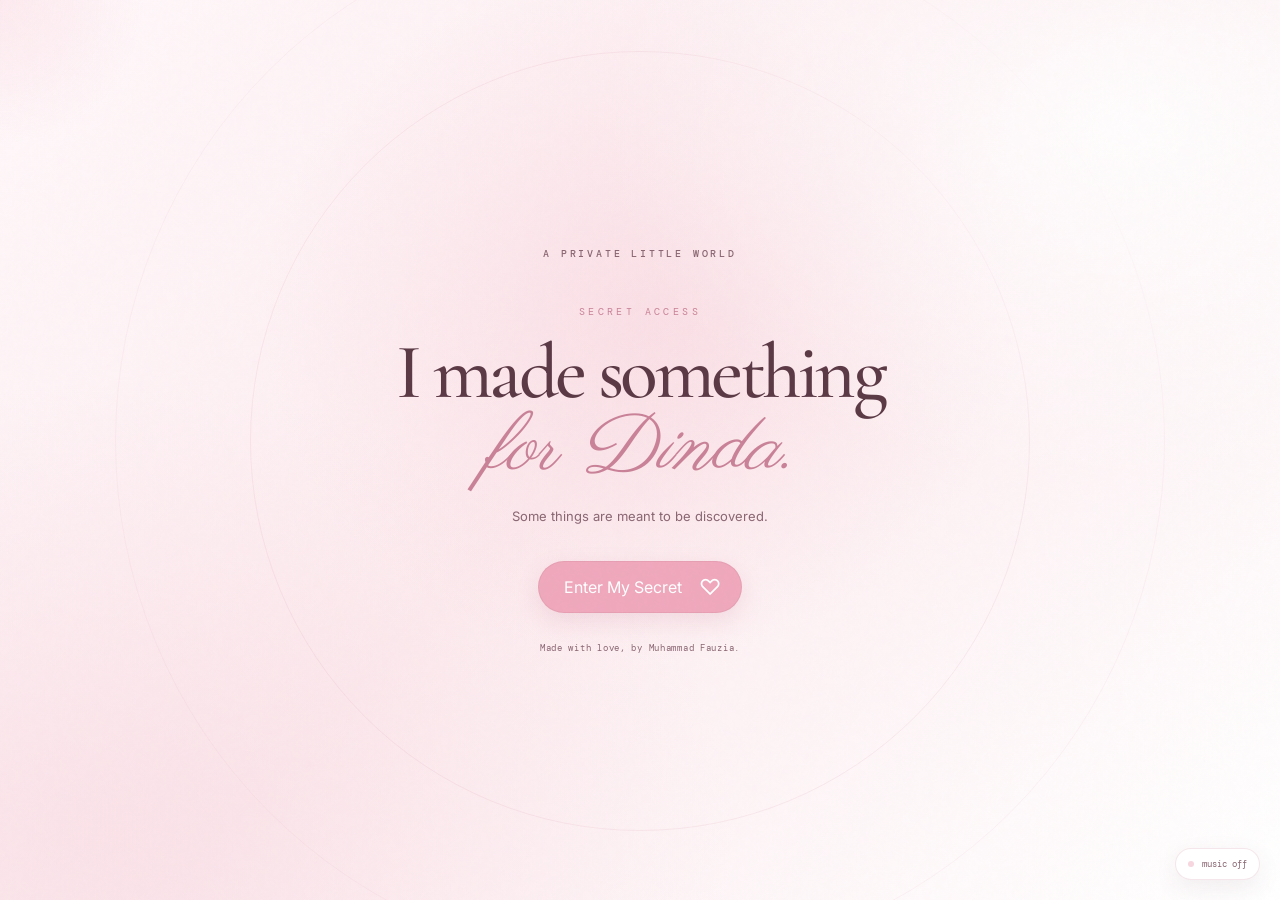
==== commit 3de97fba: "perubahan" ====
--- a/index.html
+++ b/index.html
@@ -3,7 +3,7 @@
 <head>
   <meta charset="UTF-8" />
   <meta name="viewport" content="width=device-width, initial-scale=1.0" />
-  <meta name="theme-color" content="#171216" />
+  <meta name="theme-color" content="#FFF8FA" />
   <meta name="description" content="A little story of Muhammad Fauzia & Dinda Kharnita." />
   <title>For Dinda — Our Little Story ♡</title>
   <link rel="preconnect" href="https://fonts.googleapis.com">
@@ -111,7 +111,7 @@
         <figure class="hero-photo-card reveal">
           <div class="hero-photo-frame">
             <img src="assets/photos/photo-01.jpg" alt="A favorite memory of Dinda and Fauzia" onerror="this.hidden=true">
-            <span class="hero-photo-placeholder" aria-hidden="true">A LITTLE PIECE OF US</span>
+            <span class="hero-photo-placeholder" aria-hidden="true"><span class="photo-placeholder-flower">✿</span><span>A LITTLE PIECE OF US</span><small>OUR FIRST PHOTO TOGETHER</small></span>
             <span class="hero-photo-index">01 / 08</span>
           </div>
           <figcaption>One day, one moment, one little story.</figcaption>
@@ -140,7 +140,14 @@
       <div class="section-number">02</div>
       <div class="narrow">
         <p class="eyebrow reveal">OUR LITTLE TIMELINE</p>
-        <h2 class="display reveal">From that moment<br>to <em>us.</em></h2>
+        <article class="vintage-note reveal" aria-label="A note about the beginning of our story">
+          <span class="vintage-note-mark" aria-hidden="true">✿</span>
+          <p class="vintage-note-copy">Somewhere between<br>hello,<br>little conversations,<br>and unexpected moments,<br><br>something quietly changed.<br><br>I didn't know it then,<br>but that moment<br>was the beginning of us.</p>
+          <span class="vintage-note-divider" aria-hidden="true">✦</span>
+          <p class="vintage-note-after">From a simple meeting,<br>to countless little memories.<br><br>From two people,<br>to us.</p>
+          <p class="vintage-note-date">13 • 12 • 2025</p>
+          <p class="vintage-note-signature">the beginning of our story</p>
+        </article>
         <div class="timeline-list">
           <article class="timeline-item reveal">
             <span class="time">VISCO 2025</span>
@@ -185,6 +192,7 @@
         <p class="memory-help reveal">Swipe · drag · use ← →<br>Click a photo to open it.</p>
       </div>
 
+      <p class="memory-note reveal">Eight little frames, ready for the moments only we know.</p>
       <div class="memory-stage" id="memoryStage">
         <div class="memory-track" id="memoryTrack"></div>
       </div>
@@ -265,7 +273,7 @@
 
   <!-- Music -->
   <audio id="bgMusic" loop preload="metadata">
-    <source src="./Marshmello_Khalid_-_Silence_(mp3.pm).mp3" type="audio/mpeg">
+    <source src="./assets/music/silence.mp3" type="audio/mpeg">
   </audio>
 
   <!-- Memory modal -->
--- a/styles.css
+++ b/styles.css
@@ -1,13 +1,21 @@
 :root {
-  --bg: #140b10;
-  --bg-soft: #24121b;
-  --paper: #f5eee7;
-  --ink: #f4ece6;
-  --muted: #b6a7aa;
-  --accent: #c77b91;
-  --accent-2: #efd0d5;
-  --line: rgba(244,236,230,.14);
-  --dark-ink: #25191d;
+  --bg-main: #FFF8FA;
+  --bg-white: #FFFFFF;
+  --pink-main: #EFA8BC;
+  --pink-soft: #F7D6DF;
+  --pink-light: #FCECEF;
+  --cream: #FFF8EE;
+  --text-main: #5B3945;
+  --text-muted: #8A6672;
+  --accent: #C98298;
+  --bg: var(--bg-main);
+  --bg-soft: var(--pink-light);
+  --paper: var(--cream);
+  --ink: var(--text-main);
+  --muted: var(--text-muted);
+  --accent-2: var(--pink-soft);
+  --line: rgba(201,130,152,.2);
+  --dark-ink: var(--text-main);
   --serif: "Cormorant Garamond", Georgia, serif;
   --sans: "Inter", Arial, sans-serif;
   --mono: "DM Mono", monospace;
@@ -334,7 +342,7 @@
 .qr-card h1 { margin:24px 0 10px; font:500 clamp(48px,12vw,72px)/.9 var(--serif); letter-spacing:-.04em; }
 .qr-card h1 em { color:var(--accent-2);font-family:var(--script);font-weight:400; }
 .qr-card > p:not(.eyebrow) { color:var(--muted);font-size:13px;line-height:1.8; }
-.qr-code-frame { display:grid;place-items:center;width:min(100%,300px);aspect-ratio:1;margin:28px auto 20px;padding:13px;border-radius:12px;background:#fff; }
+.qr-code-frame { display:grid;place-items:center;width:min(100%,320px);aspect-ratio:1;margin:28px auto 20px;padding:0;border:10px solid #fff;border-radius:12px;background:#fff;box-shadow:0 14px 42px rgba(0,0,0,.3); }
 .qr-code-frame canvas, .qr-code-frame img { display:block;width:100%;height:100%;image-rendering:pixelated; }
 .qr-status { min-height:18px;margin:10px 0 16px;color:#bcaab0;font-size:11px; }
 .qr-url { display:block;margin:14px 0;color:var(--accent-2);font:10px/1.7 var(--mono);overflow-wrap:anywhere; }
@@ -427,3 +435,357 @@
 @media (prefers-reduced-motion: reduce) {
   *, *::before, *::after { scroll-behavior:auto !important; animation:none !important; transition:none !important; }
 }
+
+/* Soft pink, cream, and paper-inspired visual theme */
+body {
+  background: var(--bg-main);
+  color: var(--text-main);
+}
+.grain { opacity: .018; }
+.cursor-glow {
+  background: radial-gradient(circle, rgba(239,168,188,.18), transparent 68%);
+}
+.access-shell {
+  background:
+    radial-gradient(ellipse at 50% 35%, rgba(239,168,188,.2), transparent 42%),
+    radial-gradient(ellipse at 8% 92%, rgba(247,214,223,.48), transparent 38%),
+    linear-gradient(135deg, #FFF8FA 0%, #FCECEF 48%, #FFFFFF 100%);
+}
+.access-shell::after {
+  background: radial-gradient(ellipse at 88% 14%, rgba(255,255,255,.85), transparent 33%);
+}
+.access-orbit { border-color: rgba(201,130,152,.12); }
+.access-orbit-two { border-color: rgba(201,130,152,.07); }
+.access-particles i { background: var(--accent); box-shadow: 0 0 14px 2px rgba(201,130,152,.28); }
+.access-brand, .access-footnote { color: var(--text-muted); }
+.access-kicker { color: var(--accent); }
+.access-title { color: var(--text-main); }
+.access-title em { color: var(--accent); }
+.access-copy { color: var(--text-muted); }
+.code-digit {
+  border-color: rgba(201,130,152,.3);
+  background: rgba(255,255,255,.72);
+  color: var(--text-main);
+  box-shadow: 0 8px 24px rgba(120,70,86,.05);
+}
+.code-digit:focus { border-color: var(--accent); background: white; box-shadow: 0 0 0 4px rgba(201,130,152,.13); }
+.code-digit:focus-visible, button:focus-visible, a:focus-visible, input[type="range"]:focus-visible {
+  outline-color: var(--accent);
+}
+.code-error { color: #ad536d; }
+.unlock-mark {
+  border-color: rgba(201,130,152,.45);
+  color: var(--accent);
+  box-shadow: 0 0 55px rgba(199,108,141,.13), inset 0 0 25px rgba(199,108,141,.06);
+}
+.site-header {
+  border-bottom-color: rgba(201,130,152,.15);
+  background: rgba(255,255,255,.78);
+  box-shadow: 0 8px 24px rgba(102,62,75,.035);
+}
+.site-brand { color: var(--text-main); }
+.site-brand-mark { border-color: rgba(201,130,152,.45); color: var(--accent); }
+.site-brand small { color: var(--text-muted); }
+.site-navigation a { color: var(--text-muted); }
+.site-navigation a {
+  padding: 8px 10px;
+  margin: -8px -10px;
+  border-radius: 999px;
+  transition: color .2s, background-color .2s;
+}
+.site-navigation a:hover, .site-navigation a:focus-visible {
+  color: var(--text-main);
+  background: var(--pink-light);
+}
+.site-navigation a[aria-current="location"] {
+  color: var(--text-main);
+  background: var(--pink-light);
+  box-shadow: inset 0 0 0 1px rgba(201,130,152,.12);
+}
+.eyebrow { color: var(--text-muted); }
+.display em, .hero-title em { color: var(--accent); }
+.primary-btn, .secondary-btn {
+  border: 1px solid rgba(201,130,152,.25);
+  background: var(--pink-main);
+  color: white;
+  box-shadow: 0 8px 22px rgba(201,130,152,.19);
+}
+.primary-btn:hover, .secondary-btn:hover {
+  border-color: var(--accent);
+  background: var(--accent);
+  color: white;
+  box-shadow: 0 10px 26px rgba(201,130,152,.24);
+}
+.btn-heart { color: white; }
+.section-number { color: rgba(138,102,114,.65); }
+.hero {
+  background:
+    radial-gradient(ellipse at 82% 45%, rgba(247,214,223,.7), transparent 42%),
+    radial-gradient(ellipse at 13% 15%, rgba(255,255,255,.95), transparent 40%),
+    linear-gradient(135deg, #FFF8FA, #FCECEF 50%, #FFFFFF);
+}
+.hero-title { color: var(--text-main); }
+.hero-sub { color: var(--text-muted); }
+.hero-date { color: var(--accent); }
+.countdown-label { color: var(--text-muted); }
+.countdown-unit span { color: var(--accent); }
+.countdown-unit small, .countdown-divider { color: var(--text-muted); }
+.countdown-message { color: var(--accent); }
+.scroll-hint { color: var(--text-muted); }
+.scroll-hint span { background: var(--accent); }
+.hero-photo-card {
+  border-color: rgba(201,130,152,.2);
+  background: linear-gradient(145deg, #fff, var(--cream));
+  box-shadow: 0 28px 70px rgba(104,61,76,.16), 0 0 60px rgba(239,168,188,.18);
+}
+.hero-photo-frame {
+  background: radial-gradient(ellipse at 50% 35%, rgba(247,214,223,.7), transparent 48%), var(--pink-light);
+}
+.hero-photo-frame::after { background: linear-gradient(180deg, transparent 58%, rgba(55,31,39,.25)); }
+.hero-photo-placeholder {
+  z-index: 0;
+  display: flex;
+  flex-direction: column;
+  align-items: center;
+  justify-content: center;
+  gap: 13px;
+  color: rgba(91,57,69,.68);
+  background:
+    radial-gradient(circle at 50% 35%, rgba(255,255,255,.8), transparent 45%),
+    linear-gradient(145deg, #FCECEF, #FFF8EE);
+}
+.photo-placeholder-flower { color: var(--accent); font: 42px var(--serif); }
+.hero-photo-placeholder small { color: var(--text-muted); font: 8px var(--mono); letter-spacing: .2em; }
+.hero-photo-index { color: white; }
+.hero-photo-card figcaption { color: var(--text-main); }
+.hero-photo-date { color: var(--text-muted); }
+.intro { background: linear-gradient(180deg, #FFF8FA, #FFFFFF 82%); }
+.timeline { background: linear-gradient(145deg, #FFF8EE, #FCECEF 76%, #FFF8FA); }
+.story-date { border-top-color: var(--line); }
+.story-date span, .identity-cross { color: var(--accent); }
+.story-date strong, .story-copy strong { color: var(--text-main); }
+.story-copy { color: var(--text-muted); }
+.timeline-list::before { background: linear-gradient(var(--accent), rgba(201,130,152,.12)); }
+.timeline-item {
+  border-color: rgba(201,130,152,.18);
+  background: rgba(255,255,255,.68);
+  box-shadow: 0 9px 26px rgba(91,57,69,.045);
+}
+.timeline-item::before { border-color: var(--accent); background: var(--cream); box-shadow: 0 0 12px rgba(201,130,152,.2); }
+.timeline-item .time { color: var(--accent); }
+.timeline-item h3 { color: var(--text-main); }
+.timeline-item p { color: var(--text-muted); }
+.vintage-note {
+  position: relative;
+  width: min(660px, 100%);
+  margin: 34px auto 0;
+  padding: clamp(35px, 6vw, 66px) clamp(25px, 8vw, 84px) 42px;
+  overflow: hidden;
+  border: 1px solid rgba(150,100,100,.18);
+  border-radius: 5px 8px 6px 9px;
+  outline: 1px solid rgba(255,255,255,.65);
+  outline-offset: -7px;
+  background:
+    radial-gradient(ellipse at 6% 8%, rgba(201,130,152,.07), transparent 36%),
+    radial-gradient(ellipse at 96% 94%, rgba(201,130,152,.06), transparent 34%),
+    repeating-linear-gradient(0deg, rgba(134,91,73,.012) 0, rgba(134,91,73,.012) 1px, transparent 1px, transparent 4px),
+    var(--cream);
+  color: var(--text-main);
+  text-align: center;
+  box-shadow: 0 24px 60px rgba(91,57,69,.12), 0 5px 16px rgba(201,130,152,.08);
+  transform: translateY(20px) rotate(-1deg);
+  transition: opacity .85s ease, transform .85s cubic-bezier(.2,.7,.2,1), box-shadow .35s ease;
+}
+.vintage-note.reveal.visible { opacity: 1; transform: translateY(0) rotate(0deg); }
+.vintage-note.reveal.visible:hover { transform: translateY(-3px) rotate(-.5deg); box-shadow: 0 28px 66px rgba(91,57,69,.15), 0 6px 20px rgba(201,130,152,.1); }
+.vintage-note-mark {
+  position: absolute;
+  top: 17px;
+  right: 22px;
+  color: rgba(201,130,152,.62);
+  font: 18px var(--serif);
+}
+.vintage-note-copy, .vintage-note-after {
+  font: 400 clamp(16px, 2vw, 19px)/1.55 var(--sans);
+  letter-spacing: .015em;
+}
+.vintage-note-divider { display: block; margin: 23px 0; color: var(--accent); font: 17px var(--serif); }
+.vintage-note-date {
+  margin-top: 29px;
+  color: var(--text-muted);
+  font: 500 11px var(--serif);
+  letter-spacing: .22em;
+}
+.vintage-note-signature { margin-top: 8px; color: var(--accent); font: 25px var(--script); }
+.memories {
+  background:
+    radial-gradient(ellipse at 50% 40%, rgba(247,214,223,.48), transparent 55%),
+    linear-gradient(145deg, #FFF8FA, #FFFFFF);
+}
+.memory-help { color: var(--text-muted); }
+.memory-note {
+  width: min(1200px, 100%);
+  margin: 22px auto -48px;
+  color: var(--text-muted);
+  text-align: center;
+  font: 22px var(--script);
+}
+.memory-card {
+  border: 8px solid white;
+  border-radius: 5px;
+  background: var(--cream);
+  box-shadow: 0 18px 42px rgba(91,57,69,.16);
+}
+.memory-card:hover { transform: rotate(0deg) translateY(-5px); filter: none; }
+.memory-card::after { background: linear-gradient(180deg, transparent 46%, rgba(55,31,39,.72)); }
+.memory-card-info span { color: var(--pink-soft); }
+.memory-card-info h3 { color: white; }
+.memory-card-info p { color: rgba(255,255,255,.82); }
+.circle-btn {
+  border-color: rgba(201,130,152,.28);
+  background: white;
+  color: var(--text-main);
+  box-shadow: 0 5px 16px rgba(91,57,69,.06);
+}
+.circle-btn:hover { background: var(--pink-main); color: white; }
+.memory-counter { color: var(--text-muted); }
+.things { background: linear-gradient(140deg, #FFF8EE, #FCECEF 88%); color: var(--text-main); }
+.things .eyebrow { color: var(--text-muted); }
+.things .display em { color: var(--accent); }
+.things-grid { border-top-color: rgba(91,57,69,.15); }
+.thing { border-bottom-color: rgba(91,57,69,.15); }
+.thing span { color: var(--accent); }
+.thing h3 { color: var(--text-main); }
+.thing p { color: var(--text-muted); }
+.song {
+  background:
+    radial-gradient(ellipse at 50% 50%, rgba(247,214,223,.62), transparent 58%),
+    linear-gradient(135deg, #FFF8FA, #FFFFFF);
+}
+.song-card {
+  border-color: rgba(201,130,152,.22);
+  border-radius: 14px;
+  background: rgba(255,255,255,.84);
+  box-shadow: 0 22px 60px rgba(91,57,69,.1);
+}
+.vinyl {
+  background: repeating-radial-gradient(circle, #f6e7e9 0 2px, #efd9df 3px 4px);
+  box-shadow: 0 16px 38px rgba(91,57,69,.13);
+}
+.vinyl-label { background: var(--pink-main); color: white; }
+.song-card h2 { color: var(--text-main); }
+.artist, .song-note { color: var(--text-muted); }
+.music-toggle {
+  border: 0;
+  background: var(--pink-main);
+  color: white;
+  box-shadow: 0 8px 22px rgba(201,130,152,.22);
+}
+.music-toggle:hover { background: var(--accent); }
+.music-progress input, .music-volume input { accent-color: var(--accent); }
+.music-time, .music-volume { color: var(--text-muted); }
+.letter {
+  background:
+    radial-gradient(ellipse at center, rgba(247,214,223,.58), transparent 60%),
+    linear-gradient(135deg, #FFF8EE, #FFF8FA);
+}
+.envelope {
+  border-color: rgba(201,130,152,.25);
+  background: #FFF8EE;
+  box-shadow: 0 25px 60px rgba(91,57,69,.14);
+}
+.envelope:hover { box-shadow: 0 30px 70px rgba(91,57,69,.17), 0 0 34px rgba(199,123,145,.12); }
+.envelope-bottom { background: #F7D6DF; }
+.envelope-top { background: #FCECEF; }
+.letter-paper { background: var(--cream); color: var(--text-main); box-shadow: 0 4px 14px rgba(91,57,69,.08); }
+.final { background: linear-gradient(135deg, #FFF8FA, #FCECEF 52%, #FFF8EE); }
+.final-bg {
+  background:
+    radial-gradient(circle at 50% 42%, rgba(255,255,255,.94), transparent 48%),
+    radial-gradient(circle at 15% 90%, rgba(239,168,188,.18), transparent 35%),
+    linear-gradient(135deg, #FFF8FA, #FCECEF 52%, #FFF8EE);
+}
+.final-copy { color: var(--text-main); }
+.final-thanks, .final-date { color: var(--text-muted); }
+.signature { color: var(--accent); }
+.modal-backdrop { background: rgba(91,57,69,.36); }
+.memory-modal {
+  border-color: rgba(201,130,152,.2);
+  border-radius: 12px;
+  background: var(--cream);
+  color: var(--text-main);
+  box-shadow: 0 30px 90px rgba(91,57,69,.22);
+}
+.modal-image-wrap { background: #FCECEF; }
+.modal-info > span { color: var(--accent); }
+.modal-info h3 { color: var(--text-main); }
+.modal-info p { color: var(--text-muted); }
+.modal-close { color: var(--text-main); }
+.letter-modal {
+  border: 1px solid rgba(201,130,152,.2);
+  background: var(--cream);
+  color: var(--text-main);
+  box-shadow: 0 30px 90px rgba(91,57,69,.2);
+}
+.letter-modal .eyebrow { color: var(--accent); }
+.typed-letter { color: var(--text-main); }
+.letter-sign { color: var(--accent); }
+.music-pill {
+  border-color: rgba(201,130,152,.2);
+  background: rgba(255,255,255,.82);
+  color: var(--text-muted);
+  box-shadow: 0 8px 24px rgba(91,57,69,.08);
+}
+.music-dot { background: var(--pink-soft); }
+.qr-page {
+  background:
+    radial-gradient(ellipse at 50% 35%, rgba(239,168,188,.2), transparent 42%),
+    linear-gradient(145deg, #FFF8FA, #FCECEF 62%, #FFFFFF);
+}
+.qr-card {
+  border-color: rgba(201,130,152,.2);
+  background: rgba(255,255,255,.8);
+  box-shadow: 0 30px 80px rgba(91,57,69,.12);
+}
+.qr-card h1, .qr-card h1 em { color: var(--text-main); }
+.qr-card h1 em { color: var(--accent); }
+.qr-card > p:not(.eyebrow) { color: var(--text-muted); }
+.qr-status { color: var(--text-muted); }
+.qr-url { color: var(--accent); }
+.qr-back { color: var(--text-muted); }
+.qr-back:hover { color: var(--accent); }
+
+@media (max-width: 760px) {
+  .nav-toggle { border-color: rgba(201,130,152,.24); background: white; }
+  .nav-toggle span { background: var(--text-main); }
+  .site-navigation {
+    border-bottom-color: rgba(201,130,152,.18);
+    background: rgba(255,255,255,.97);
+    box-shadow: 0 14px 24px rgba(91,57,69,.08);
+  }
+  .site-navigation a { border-bottom-color: rgba(201,130,152,.12); }
+  .vintage-note { padding: 43px 25px 35px; }
+  .site-navigation a { margin: 0; padding: 14px 12px; border-radius: 10px; }
+  .site-navigation a[aria-current="location"] { background: var(--pink-light); }
+  .hero.section { padding: 13vw 6vw 16vw; }
+  .hero-layout { gap: 34px; }
+  .hero-title { font-size: clamp(56px, 14vw, 76px); line-height: .88; }
+  .hero-sub { max-width: 370px; font-size: 13px; line-height: 1.8; }
+  .hero .birthday-countdown {
+    width: min(350px, 100%);
+    padding: 17px 15px 15px;
+    border: 1px solid rgba(201,130,152,.17);
+    border-radius: 15px;
+    background: rgba(255,255,255,.72);
+    box-shadow: 0 10px 28px rgba(91,57,69,.055);
+  }
+  .hero .countdown-units { gap: clamp(5px, 2vw, 10px); }
+  .hero .countdown-unit { min-width: 42px; }
+  .hero .countdown-unit span { font-size: clamp(25px, 7vw, 31px); }
+  .hero-photo-card { width: min(76%, 330px); padding: 10px 10px 42px; }
+  .memory-note { margin: 17px auto -20px; font-size: 21px; }
+}
+
+@media (prefers-reduced-motion: reduce) {
+  *, *::before, *::after { scroll-behavior:auto !important; animation:none !important; transition:none !important; }
+}
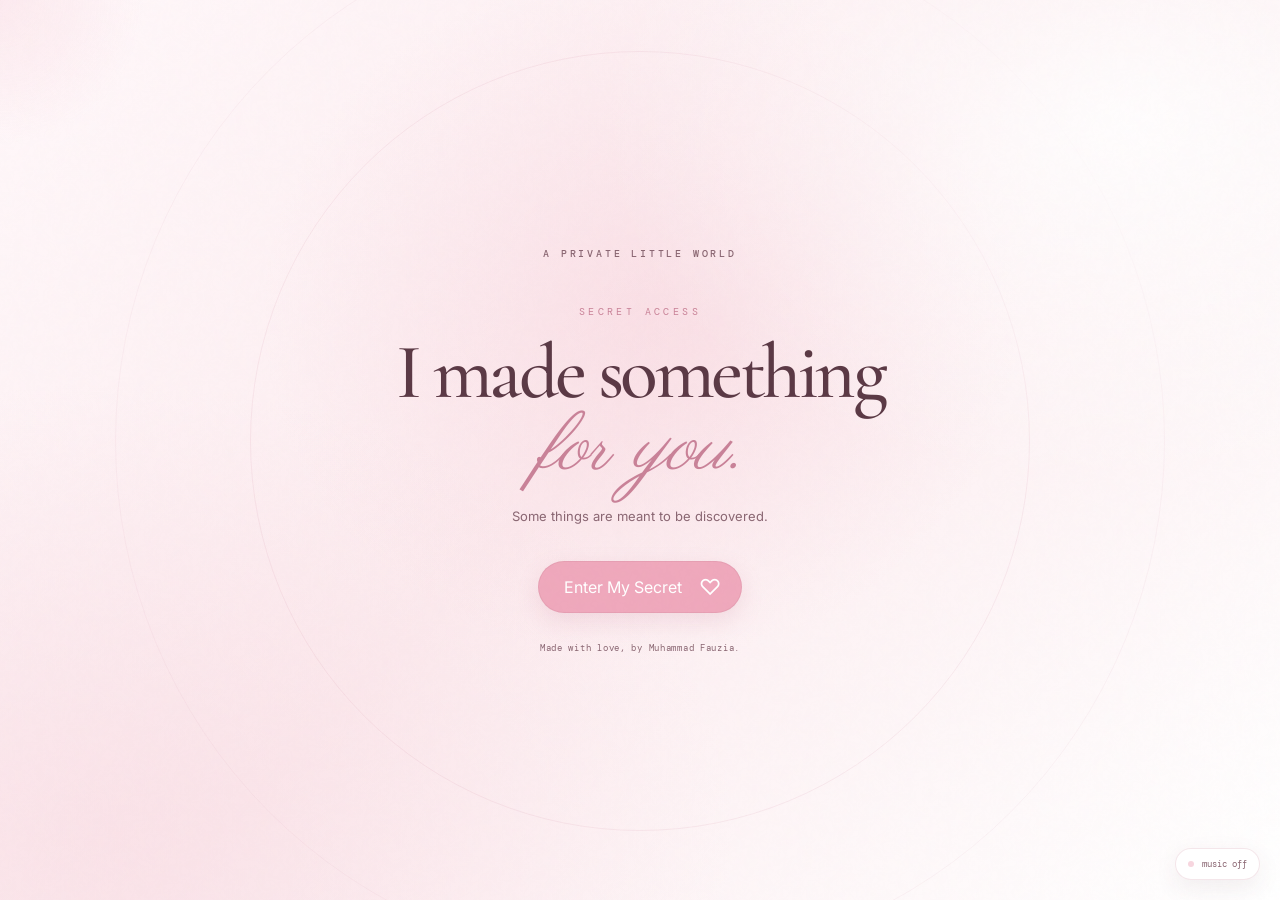
==== commit 761d3885: "update trussss" ====
--- a/index.html
+++ b/index.html
@@ -27,7 +27,7 @@
       <div class="access-content">
         <p class="eyebrow access-brand">A PRIVATE LITTLE WORLD</p>
         <p class="access-kicker">SECRET ACCESS</p>
-        <h1 class="access-title">I made something<br><em>for Dinda.</em></h1>
+        <h1 class="access-title">I made something<br><em>for you.</em></h1>
         <p class="access-copy">Some things are meant to be discovered.</p>
         <button class="primary-btn access-enter" id="enterSecret" type="button">
           <span>Enter My Secret</span><span class="btn-heart" aria-hidden="true">♡</span>
@@ -48,6 +48,7 @@
             <input class="code-digit" type="password" inputmode="numeric" pattern="[0-9]*" maxlength="1" aria-label="Secret code digit 2" required>
             <input class="code-digit" type="password" inputmode="numeric" pattern="[0-9]*" maxlength="1" aria-label="Secret code digit 3" required>
             <input class="code-digit" type="password" inputmode="numeric" pattern="[0-9]*" maxlength="1" aria-label="Secret code digit 4" required>
+            <span class="pin-sparkles" aria-hidden="true"><i>♡</i><i>✦</i><i>✿</i><i>♡</i><i>✧</i></span>
           </div>
           <p class="code-error" id="codeError" role="alert" aria-live="assertive"></p>
           <button class="primary-btn code-submit" type="submit">Unlock My Surprise <span class="btn-heart">♡</span></button>
@@ -60,8 +61,12 @@
       <div class="access-content granted-content">
         <div class="unlock-mark" aria-hidden="true"><span>♡</span></div>
         <p class="access-kicker">ACCESS GRANTED</p>
-        <h1 class="access-title">Welcome,<br><em>Dinda.</em></h1>
-        <p class="access-copy">Your little world is opening.</p>
+        <h1 class="access-title">Welcome,<br><em>sayang.</em></h1>
+        <p class="success-message">Silakan lanjut ya, sayang.</p>
+      </div>
+      <div class="success-particles" aria-hidden="true">
+        <i>✿</i><i>♡</i><i>✦</i><i>❀</i><i>♡</i><i>✧</i><i>✿</i><i>♡</i>
+        <i>✦</i><i>❀</i><i>♡</i><i>✧</i><i>✿</i><i>♡</i><i>✦</i><i>❀</i>
       </div>
     </div>
   </section>
@@ -79,7 +84,8 @@
         <a href="#birthday">Birthday</a>
         <a href="#story">Our Story</a>
         <a href="#timeline">Timeline</a>
-        <a href="#memories">Memories</a>
+        <a href="#memories">Scrapbook</a>
+        <a href="#little-things">Little Things</a>
         <a href="#letter">The Letter</a>
         <a href="#music">Music</a>
         <a href="#closing">Wish</a>
@@ -90,10 +96,10 @@
       <div class="hero-layout">
         <div class="hero-inner">
           <p class="eyebrow reveal">31 · 12 · 2004</p>
-          <h2 class="hero-title reveal">Happy Birthday,<br><em>Dinda.</em></h2>
+          <h2 class="hero-title reveal">Happy Birthday,<br><em>my love.</em></h2>
           <p class="hero-sub reveal">Today is about you. I made this little corner of the world to celebrate every part of you I love.</p>
           <div class="hero-date reveal">31 DECEMBER 2004</div>
-          <div class="birthday-countdown reveal" aria-label="Countdown ulang tahun Dinda">
+          <div class="birthday-countdown reveal" aria-label="Countdown ulang tahun sayang">
             <p class="countdown-label">COUNTING DOWN TO YOUR DAY</p>
             <div class="countdown-units">
               <div class="countdown-unit"><span id="countdownDays">000</span><small>HARI</small></div>
@@ -111,11 +117,11 @@
         <figure class="hero-photo-card reveal">
           <div class="hero-photo-frame">
             <img src="assets/photos/photo-01.jpg" alt="A favorite memory of Dinda and Fauzia" onerror="this.hidden=true">
-            <span class="hero-photo-placeholder" aria-hidden="true"><span class="photo-placeholder-flower">✿</span><span>A LITTLE PIECE OF US</span><small>OUR FIRST PHOTO TOGETHER</small></span>
+            <span class="hero-photo-placeholder" aria-hidden="true"><span class="photo-placeholder-flower">✿</span><span>A LITTLE PIECE OF US</span><small>A MOMENT TO KEEP</small></span>
             <span class="hero-photo-index">01 / 08</span>
           </div>
           <figcaption>One day, one moment, one little story.</figcaption>
-          <span class="hero-photo-date">DECEMBER · 2025</span>
+          <span class="hero-photo-date">A LITTLE MEMORY</span>
         </figure>
       </div>
     </section>
@@ -140,61 +146,60 @@
       <div class="section-number">02</div>
       <div class="narrow">
         <p class="eyebrow reveal">OUR LITTLE TIMELINE</p>
-        <article class="vintage-note reveal" aria-label="A note about the beginning of our story">
-          <span class="vintage-note-mark" aria-hidden="true">✿</span>
-          <p class="vintage-note-copy">Somewhere between<br>hello,<br>little conversations,<br>and unexpected moments,<br><br>something quietly changed.<br><br>I didn't know it then,<br>but that moment<br>was the beginning of us.</p>
-          <span class="vintage-note-divider" aria-hidden="true">✦</span>
-          <p class="vintage-note-after">From a simple meeting,<br>to countless little memories.<br><br>From two people,<br>to us.</p>
-          <p class="vintage-note-date">13 • 12 • 2025</p>
-          <p class="vintage-note-signature">the beginning of our story</p>
+        <article class="timeline-paper reveal" aria-label="Our little timeline">
+          <span class="timeline-paper-flower" aria-hidden="true">✿</span>
+          <p class="timeline-paper-kicker">A PAGE FROM OUR DIARY</p>
+          <h2 class="timeline-paper-heading">Our Little Timeline</h2>
+          <span class="timeline-paper-end">the beginning of our story ♡</span>
+          <ol class="timeline-list">
+            <li class="timeline-item reveal">
+              <time class="time">VISCO 2025</time>
+              <div><h3>Where It All Started</h3><p>Somewhere between a simple meeting and little conversations, a new story quietly began.</p></div>
+            </li>
+            <li class="timeline-item reveal">
+              <time class="time" datetime="2025-12-13">13 DECEMBER 2025</time>
+              <div><h3>The Beginning of Us</h3><p>A date that became a little part of our story, and a memory I want to keep close.</p></div>
+            </li>
+            <li class="timeline-item reveal">
+              <time class="time">31 DECEMBER</time>
+              <div><h3>Your Special Day</h3><p>Today is a reminder of how grateful I am that our paths crossed. Happy Birthday, my love.</p></div>
+            </li>
+          </ol>
+          <span class="timeline-paper-doodle" aria-hidden="true">♡ &nbsp; ✿</span>
         </article>
-        <div class="timeline-list">
-          <article class="timeline-item reveal">
-            <span class="time">VISCO 2025</span>
-            <div>
-              <h3>VISCO 2025</h3>
-              <p>Where it all started.</p>
-            </div>
-          </article>
-          <article class="timeline-item reveal">
-            <span class="time">13.12.2025</span>
-            <div>
-              <h3>The Beginning</h3>
-              <p>From getting to know you, to realizing how important you became.</p>
-            </div>
-          </article>
-          <article class="timeline-item reveal">
-            <span class="time">31 DECEMBER</span>
-            <div>
-              <h3>Your birthday</h3>
-              <p>Today is your day.</p>
-            </div>
-          </article>
-          <article class="timeline-item reveal">
-            <span class="time">NOW</span>
-            <div>
-              <h3>Still here.</h3>
-              <p>Still choosing you. Still making memories.</p>
-            </div>
-          </article>
-        </div>
-      </div>
-    </section>
-
-    <!-- Memories -->
+      </div>
+    </section>
+
+    <!-- Our Story Scrapbook -->
     <section class="memories section" id="memories">
       <div class="section-number">03</div>
       <div class="memories-head">
         <div>
-          <p class="eyebrow reveal">OUR MEMORIES</p>
-          <h2 class="display reveal">Eight little<br><em>pieces of us.</em></h2>
-        </div>
-        <p class="memory-help reveal">Swipe · drag · use ← →<br>Click a photo to open it.</p>
-      </div>
-
-      <p class="memory-note reveal">Eight little frames, ready for the moments only we know.</p>
-      <div class="memory-stage" id="memoryStage">
-        <div class="memory-track" id="memoryTrack"></div>
+          <p class="eyebrow reveal">OUR STORY SCRAPBOOK</p>
+          <h2 class="display reveal">Little moments,<br><em>kept close.</em></h2>
+        </div>
+        <p class="memory-help reveal">Swipe or use ← → to turn the page.<br>Choose a memory below, sayang.</p>
+      </div>
+
+      <p class="memory-note reveal">For you, my love — eight little places to keep our memories.</p>
+      <div class="scrapbook-layout">
+        <div class="memory-stage" id="memoryStage" aria-live="polite">
+          <article class="scrapbook-page" id="scrapbookPage">
+            <span class="scrapbook-tape" aria-hidden="true"></span>
+            <span class="scrapbook-flower" aria-hidden="true">✿</span>
+            <figure class="scrapbook-photo">
+              <img id="scrapbookImage" src="assets/photos/photo-01.jpg" alt="A little memory, photo 1 of 8">
+            </figure>
+            <div class="scrapbook-caption">
+              <p class="scrapbook-label" id="scrapbookLabel">A LITTLE MEMORY</p>
+              <p class="scrapbook-date" id="scrapbookDate">DATE TO ADD</p>
+              <h3 id="scrapbookTitle">One of My Favorite Moments</h3>
+              <p class="scrapbook-quote" id="scrapbookQuote">Some moments deserve to stay forever.</p>
+              <p class="scrapbook-story" id="scrapbookStory">A small moment that became a memory I want to keep close to my heart.</p>
+            </div>
+          </article>
+        </div>
+        <div class="memory-side-note" aria-hidden="true"><span>our story</span><i>♡</i></div>
       </div>
 
       <div class="memory-controls">
@@ -202,19 +207,35 @@
         <span class="memory-counter" id="memoryCounter">01 / 08</span>
         <button class="circle-btn" id="nextMemory" aria-label="Next memory">→</button>
       </div>
-    </section>
-
-    <!-- Things -->
-    <section class="things section">
+      <div class="memory-actions">
+        <button class="secondary-btn" id="memoryDetail" type="button">View this memory</button>
+        <button class="secondary-btn" id="downloadMemory" type="button">↓ Download PNG HD</button>
+        <button class="secondary-btn" id="printMemory" type="button">Print photo</button>
+      </div>
+      <p class="memory-status" id="memoryStatus" role="status" aria-live="polite"></p>
+      <div class="memory-track" id="memoryTrack" role="group" aria-label="Choose one of eight memories"></div>
+    </section>
+
+    <!-- Little Things About You -->
+    <section class="things section" id="little-things">
       <div class="section-number">04</div>
       <div class="narrow">
         <p class="eyebrow reveal">LITTLE THINGS</p>
-        <h2 class="display reveal">Things I quietly<br><em>love about you.</em></h2>
-        <div class="things-grid">
-          <div class="thing reveal"><span>01</span><h3>Your smile.</h3><p>The way you make ordinary moments feel special.</p></div>
-          <div class="thing reveal"><span>02</span><h3>Your little expressions.</h3><p>Little things you do that always stay on my mind.</p></div>
-          <div class="thing reveal"><span>03</span><h3>Your presence.</h3><p>How comfortable it feels to simply be around you.</p></div>
-          <div class="thing reveal"><span>04</span><h3>Simply being you.</h3><p>You make this story feel like ours.</p></div>
+        <h2 class="display reveal">Little Things<br><em>About You</em></h2>
+        <p class="things-intro reveal">A small collection of reasons, one little note at a time.</p>
+        <div class="reason-stage">
+          <div class="sparkle-burst" id="reasonSparkles" aria-hidden="true">
+            <i>✦</i><i>♡</i><i>✿</i><i>✧</i><i>♡</i><i>✦</i>
+          </div>
+          <button class="reason-trigger" id="reasonTrigger" type="button" aria-controls="reasonCard" aria-expanded="false">
+            <span class="reason-heart" aria-hidden="true">♡</span>
+            <span>A little reason why I love you</span>
+          </button>
+          <article class="reason-card" id="reasonCard" hidden aria-live="polite">
+            <span class="reason-card-mark" aria-hidden="true">A LITTLE NOTE FOR SAYANGKU</span>
+            <p id="reasonMessage"></p>
+            <span class="reason-card-flower" aria-hidden="true">✿</span>
+          </article>
         </div>
       </div>
     </section>
@@ -247,12 +268,18 @@
         <p class="eyebrow reveal">A LETTER FOR YOU</p>
         <h2 class="display reveal">There are things<br>I'd rather <em>write.</em></h2>
         <button class="envelope reveal" id="openLetter" aria-label="Open letter">
+          <span class="envelope-address" aria-hidden="true">for you ♡</span>
+          <span class="envelope-stamp" aria-hidden="true"><span>✿</span><small>WITH LOVE</small></span>
           <div class="envelope-top"></div>
           <div class="letter-paper">
-            <span>For Dinda</span>
+            <span>For my love</span>
             <small>open this when you're ready</small>
           </div>
           <div class="envelope-bottom"></div>
+          <span class="envelope-seal" aria-hidden="true">♡</span>
+          <span class="envelope-petal petal-one" aria-hidden="true">✿</span>
+          <span class="envelope-petal petal-two" aria-hidden="true">✦</span>
+          <span class="envelope-petal petal-three" aria-hidden="true">♡</span>
         </button>
       </div>
     </section>
@@ -263,7 +290,7 @@
       <div class="final-inner">
         <p class="eyebrow reveal">ALWAYS, YOURS</p>
         <h2 class="display reveal">If I could choose again,<br><em>I'd still choose you.</em></h2>
-        <p class="final-copy reveal">Happy Birthday, Dinda.</p>
+        <p class="final-copy reveal">Happy Birthday, my love.</p>
         <p class="final-thanks reveal">Thank you for being part of my story.</p>
         <p class="signature reveal">— Muhammad Fauzia</p>
         <div class="final-date reveal">31 DECEMBER 2004</div>
@@ -279,8 +306,8 @@
   <!-- Memory modal -->
   <div class="modal" id="memoryModal" aria-hidden="true">
     <div class="modal-backdrop" data-close="memory"></div>
-    <div class="memory-modal">
-      <button class="modal-close" data-close="memory">×</button>
+    <div class="memory-modal" role="dialog" aria-modal="true" aria-labelledby="modalTitle">
+      <button class="modal-close" data-close="memory" aria-label="Close memory">×</button>
       <div class="modal-image-wrap">
         <img id="modalImage" src="" alt="">
       </div>
@@ -288,9 +315,10 @@
         <span id="modalIndex">01</span>
         <h3 id="modalTitle"></h3>
         <p id="modalCaption"></p>
+        <p class="modal-story" id="modalStory"></p>
         <div class="modal-actions">
-          <button class="secondary-btn" id="downloadMemory">↓ Download PNG HD</button>
-          <button class="secondary-btn" id="printMemory">Print</button>
+          <button class="secondary-btn" data-memory-action="download">↓ Download PNG HD</button>
+          <button class="secondary-btn" data-memory-action="print">Print</button>
         </div>
       </div>
     </div>
@@ -301,7 +329,7 @@
     <div class="modal-backdrop" data-close="letter"></div>
     <div class="letter-modal">
       <button class="modal-close" data-close="letter">×</button>
-      <p class="eyebrow">DEAR DINDA,</p>
+      <p class="eyebrow">DEAR MY LOVE,</p>
       <div class="typed-letter" id="typedLetter"></div>
       <p class="letter-sign">— Fauzia</p>
     </div>
--- a/styles.css
+++ b/styles.css
@@ -436,6 +436,734 @@
   *, *::before, *::after { scroll-behavior:auto !important; animation:none !important; transition:none !important; }
 }
 
+/* Scrapbook album */
+.memories {
+  padding-top: clamp(100px, 12vw, 160px);
+  padding-bottom: clamp(90px, 10vw, 135px);
+  background:
+    radial-gradient(ellipse at 50% 42%, rgba(247,214,223,.55), transparent 58%),
+    linear-gradient(145deg, #FFF8FA, #FFF8EE);
+}
+.memories-head, .memory-note, .scrapbook-layout, .memory-controls, .memory-actions, .memory-status, .memory-track {
+  width: min(1040px, 100%);
+  margin-left: auto;
+  margin-right: auto;
+}
+.memory-note { margin-top: 20px; margin-bottom: 24px; }
+.scrapbook-layout { position: relative; display: grid; grid-template-columns: 1fr 70px; align-items: center; gap: 18px; }
+.memory-stage { width: 100%; margin: 0; overflow: visible; perspective: 1100px; }
+.scrapbook-page {
+  position: relative;
+  display: grid;
+  grid-template-columns: minmax(0, .95fr) minmax(0, 1fr);
+  align-items: center;
+  gap: clamp(25px, 5vw, 64px);
+  min-height: 520px;
+  padding: clamp(28px, 5vw, 64px);
+  border: 1px solid rgba(150,100,100,.19);
+  border-radius: 5px 8px 6px 9px;
+  background:
+    radial-gradient(ellipse at 3% 8%, rgba(201,130,152,.07), transparent 34%),
+    repeating-linear-gradient(0deg, rgba(134,91,73,.012) 0, rgba(134,91,73,.012) 1px, transparent 1px, transparent 5px),
+    var(--cream);
+  box-shadow: 0 24px 58px rgba(91,57,69,.13), inset 0 0 0 7px rgba(255,255,255,.4);
+  transform: rotate(var(--page-rotation, -.35deg));
+  transform-origin: center;
+}
+.scrapbook-page.page-turn { animation: scrapbookTurn .38s ease both; }
+@keyframes scrapbookTurn {
+  0% { opacity: .78; transform: rotate(var(--page-rotation, -.35deg)) translateX(7px) rotateY(-2deg); }
+  100% { opacity: 1; transform: rotate(var(--page-rotation, -.35deg)) translateX(0) rotateY(0); }
+}
+.scrapbook-tape {
+  position: absolute;
+  z-index: 2;
+  top: -12px;
+  left: 50%;
+  width: 110px;
+  height: 28px;
+  border-right: 1px solid rgba(201,130,152,.16);
+  border-left: 1px solid rgba(201,130,152,.16);
+  background: rgba(247,214,223,.8);
+  box-shadow: 0 3px 7px rgba(91,57,69,.08);
+  transform: translateX(-50%) rotate(-2deg);
+}
+.scrapbook-flower { position: absolute; top: 22px; right: 27px; color: var(--accent); font: 26px var(--serif); opacity: .72; }
+.scrapbook-photo {
+  position: relative;
+  margin: 0;
+  padding: 12px 12px 18px;
+  background: white;
+  box-shadow: 0 12px 28px rgba(91,57,69,.16);
+  transform: rotate(-1.2deg);
+}
+.scrapbook-photo img { display: block; width: 100%; aspect-ratio: 4 / 4.8; object-fit: cover; background: var(--pink-light); }
+.scrapbook-caption { position: relative; padding: 10px 4px; }
+.scrapbook-label { color: var(--accent); font: 9px var(--mono); letter-spacing: .2em; }
+.scrapbook-date { margin-top: 7px; color: var(--text-muted); font: italic 17px var(--serif); }
+.scrapbook-caption h3 { margin-top: 13px; color: var(--text-main); font: 500 clamp(32px, 4vw, 48px)/.98 var(--serif); }
+.scrapbook-quote { margin-top: 13px; color: var(--accent); font: 23px/1.2 var(--script); }
+.scrapbook-story { max-width: 440px; margin-top: 14px; color: var(--text-muted); font: 13px/1.85 var(--sans); }
+.memory-side-note { display: grid; gap: 11px; justify-items: center; color: var(--accent); transform: rotate(90deg); font: 20px var(--script); }
+.memory-side-note i { font: 21px var(--serif); }
+.memory-controls { display: flex; justify-content: center; align-items: center; gap: 20px; margin-top: 28px; }
+.memory-actions { display: flex; justify-content: center; flex-wrap: wrap; gap: 10px; margin-top: 20px; }
+.memory-actions .secondary-btn { background: rgba(255,255,255,.78); color: var(--text-main); }
+.memory-actions .secondary-btn:hover { background: var(--accent); color: white; }
+.memory-status { min-height: 20px; margin-top: 11px; color: var(--text-muted); text-align: center; font: 11px var(--sans); }
+.memory-track { display: grid; grid-template-columns: repeat(8, minmax(0, 1fr)); gap: 12px; margin-top: 23px; }
+.memory-thumb {
+  position: relative;
+  min-width: 0;
+  padding: 5px 5px 22px;
+  border: 1px solid rgba(201,130,152,.16);
+  background: white;
+  box-shadow: 0 5px 14px rgba(91,57,69,.08);
+  cursor: pointer;
+  transform: rotate(var(--thumb-rotation, 0deg));
+  transition: border-color .2s ease, transform .2s ease, box-shadow .2s ease;
+}
+.memory-thumb:nth-child(2n) { --thumb-rotation: .8deg; }
+.memory-thumb:nth-child(3n) { --thumb-rotation: -1deg; }
+.memory-thumb:hover, .memory-thumb.selected { border-color: var(--accent); box-shadow: 0 8px 19px rgba(91,57,69,.14); transform: translateY(-3px) rotate(0); }
+.memory-thumb img { display: block; width: 100%; aspect-ratio: 1; object-fit: cover; background: var(--pink-light); }
+.memory-thumb span { position: absolute; right: 0; bottom: 4px; left: 0; color: var(--text-muted); text-align: center; font: 9px var(--mono); }
+.memory-thumb.selected span { color: var(--accent); }
+
+/* Vintage diary timeline */
+.timeline-paper {
+  width: min(820px, 100%);
+  min-height: 0;
+  margin: 32px auto 0;
+  padding: clamp(35px, 6vw, 62px) clamp(25px, 7vw, 70px) 36px;
+  border: 1px solid rgba(150,100,100,.2);
+  border-radius: 5px 8px 6px 9px;
+  background:
+    radial-gradient(ellipse at 4% 10%, rgba(201,130,152,.08), transparent 33%),
+    repeating-linear-gradient(to bottom, transparent 0, transparent 37px, rgba(155,121,112,.13) 38px, transparent 39px),
+    var(--cream);
+  box-shadow: 0 25px 65px rgba(91,57,69,.12), inset 0 0 0 6px rgba(255,255,255,.38);
+}
+.timeline-paper.reveal.visible { transform: rotate(-.35deg); }
+.timeline-paper-flower { top: 20px; right: 25px; color: rgba(201,130,152,.65); font-size: 24px; }
+.timeline-paper-kicker { color: var(--accent); text-align: center; font: 9px var(--mono); letter-spacing: .24em; }
+.timeline-paper-heading { margin-top: 8px; color: var(--text-main); text-align: center; font: 500 clamp(38px, 6vw, 58px)/1 var(--serif); }
+.timeline-paper-end { margin-top: 7px; font-size: 21px; }
+.timeline-paper .timeline-list { margin-top: 28px; padding-left: 27px; }
+.timeline-paper .timeline-list::before { left: 5px; top: 22px; bottom: 22px; background: repeating-linear-gradient(to bottom, rgba(201,130,152,.7) 0 3px, transparent 3px 8px); }
+.timeline-paper .timeline-item {
+  grid-template-columns: minmax(145px, .42fr) 1fr;
+  gap: 20px;
+  padding: 20px 0;
+}
+.timeline-paper .timeline-item::before { left: -26px; top: 27px; }
+.timeline-paper .timeline-item h3 { font-size: 30px; }
+.timeline-paper .timeline-item p { max-width: 440px; font: italic 16px/1.65 var(--serif); }
+.timeline-paper .timeline-item:nth-child(1) { transition-delay: .2s; }
+.timeline-paper .timeline-item:nth-child(2) { transition-delay: .38s; }
+.timeline-paper .timeline-item:nth-child(3) { transition-delay: .56s; }
+.timeline-paper-doodle { display: block; margin-top: 16px; color: rgba(201,130,152,.7); text-align: right; font: 20px var(--serif); }
+.timeline-paper .timeline-list::before { transform: scaleY(0); transform-origin: top; transition: transform .9s .18s ease; }
+.timeline-paper.reveal.visible .timeline-list::before { transform: scaleY(1); }
+.timeline-paper .timeline-item .time,
+.timeline-paper .timeline-item h3,
+.timeline-paper .timeline-item p {
+  opacity: 0;
+  transform: translateY(8px);
+  transition: opacity .45s ease, transform .45s ease;
+}
+.timeline-paper .timeline-item.reveal.visible .time { opacity: 1; transform: none; transition-delay: .08s; }
+.timeline-paper .timeline-item.reveal.visible h3 { opacity: 1; transform: none; transition-delay: .16s; }
+.timeline-paper .timeline-item.reveal.visible p { opacity: 1; transform: none; transition-delay: .24s; }
+.timeline-paper-flower, .timeline-paper-doodle { opacity: 0; transform: scale(.8); transition: opacity .5s .5s ease, transform .5s .5s ease; }
+.timeline-paper.reveal.visible .timeline-paper-flower,
+.timeline-paper.reveal.visible .timeline-paper-doodle { opacity: 1; transform: scale(1); }
+
+/* A little reason for love */
+.things { background: linear-gradient(145deg, #FFF8EE, #FCECEF 82%, #FFF8FA); }
+.things .narrow { text-align: center; }
+.things-intro { margin: -22px auto 0; color: var(--text-muted); font: 16px/1.7 var(--serif); }
+.reason-stage { position: relative; display: grid; justify-items: center; width: min(620px, 100%); min-height: 300px; margin: 35px auto 0; }
+.reason-trigger {
+  position: relative;
+  z-index: 1;
+  display: grid;
+  justify-items: center;
+  gap: 13px;
+  align-self: start;
+  min-width: min(300px, 86vw);
+  padding: 20px 30px 23px;
+  border: 1px solid rgba(201,130,152,.28);
+  border-radius: 999px;
+  background: rgba(255,255,255,.8);
+  color: var(--text-main);
+  box-shadow: 0 12px 34px rgba(91,57,69,.1), 0 0 40px rgba(239,168,188,.18);
+  cursor: pointer;
+  transition: transform .22s ease, box-shadow .22s ease, background .22s ease;
+}
+.reason-trigger:hover { transform: translateY(-3px); background: white; box-shadow: 0 16px 40px rgba(91,57,69,.13), 0 0 50px rgba(239,168,188,.24); }
+.reason-trigger > span:last-child { font: 15px var(--serif); }
+.reason-heart { color: var(--accent); font: 38px/1 var(--serif); }
+.reason-trigger.is-pulsing .reason-heart { animation: reasonHeartPulse .4s ease both; }
+@keyframes reasonHeartPulse { 50% { transform: scale(1.25); } }
+.reason-card {
+  position: relative;
+  width: min(520px, 100%);
+  margin-top: 26px;
+  padding: 31px 34px 38px;
+  border: 1px solid rgba(150,100,100,.2);
+  border-radius: 4px 7px 5px 8px;
+  background:
+    repeating-linear-gradient(0deg, transparent 0 31px, rgba(201,130,152,.09) 32px, transparent 33px),
+    var(--cream);
+  box-shadow: 0 18px 45px rgba(91,57,69,.13), inset 0 0 0 5px rgba(255,255,255,.38);
+  opacity: 0;
+  transform: translateY(12px) rotate(-.6deg);
+  transition: opacity .4s ease, transform .4s cubic-bezier(.2,.7,.2,1);
+}
+.reason-card[hidden] { display: none !important; }
+.reason-card.is-visible { opacity: 1; transform: translateY(0) rotate(-.6deg); }
+.reason-card-mark { display: block; color: var(--accent); font: 8px var(--mono); letter-spacing: .17em; }
+.reason-card p { margin-top: 18px; color: var(--text-main); font: 400 clamp(22px, 4vw, 30px)/1.35 var(--serif); }
+.reason-card-flower { position: absolute; right: 19px; bottom: 11px; color: rgba(201,130,152,.7); font: 21px var(--serif); }
+.sparkle-burst { position: absolute; z-index: 2; top: 28px; left: 50%; width: 1px; height: 1px; pointer-events: none; }
+.sparkle-burst i { position: absolute; color: var(--accent); font: 17px var(--serif); opacity: 0; }
+.sparkle-burst i:nth-child(1) { --spark-x: -105px; --spark-y: -35px; }
+.sparkle-burst i:nth-child(2) { --spark-x: 88px; --spark-y: -42px; }
+.sparkle-burst i:nth-child(3) { --spark-x: -76px; --spark-y: 42px; }
+.sparkle-burst i:nth-child(4) { --spark-x: 111px; --spark-y: 35px; }
+.sparkle-burst i:nth-child(5) { --spark-x: 0px; --spark-y: -70px; }
+.sparkle-burst i:nth-child(6) { --spark-x: 0px; --spark-y: 65px; }
+.sparkle-burst.is-active i { animation: sparkleBurst .75s ease-out both; }
+@keyframes sparkleBurst {
+  0% { opacity: 0; transform: translate(0, 0) scale(.4); }
+  35% { opacity: .9; }
+  100% { opacity: 0; transform: translate(var(--spark-x), var(--spark-y)) scale(1.05); }
+}
+
+@media print {
+  @page { margin: 14mm; }
+  body * { visibility: hidden !important; }
+  #memoryModal, #memoryModal * { visibility: visible !important; }
+  #memoryModal { position: absolute; inset: 0; display: block; padding: 0; background: white; }
+  #memoryModal .modal-backdrop, #memoryModal .modal-close, #memoryModal .modal-actions { display: none !important; }
+  #memoryModal .memory-modal { width: 100%; max-height: none; overflow: visible; display: block; border: 0; background: white; color: #5B3945; box-shadow: none; }
+  #memoryModal .modal-image-wrap { min-height: 0; padding: 0; background: white; }
+  #memoryModal .modal-image-wrap img { max-width: 100%; max-height: 66vh; object-fit: contain; }
+  #memoryModal .modal-info { padding: 12px 0 0; }
+  #memoryModal .modal-info > span, #memoryModal .modal-info p { color: #8A6672; }
+  #memoryModal .modal-info h3 { color: #5B3945; }
+}
+
+@media (max-width: 760px) {
+  .scrapbook-layout { grid-template-columns: minmax(0, 1fr); }
+  .scrapbook-page { grid-template-columns: 1fr; gap: 25px; min-height: 0; padding: 32px 23px 27px; }
+  .scrapbook-photo { width: min(100%, 390px); justify-self: center; }
+  .scrapbook-photo img { aspect-ratio: 4 / 4.5; }
+  .scrapbook-caption { padding: 2px 5px; }
+  .scrapbook-caption h3 { font-size: clamp(34px, 10vw, 44px); }
+  .memory-side-note { display: none; }
+  .memory-track { grid-template-columns: repeat(4, minmax(0, 1fr)); gap: 10px; }
+  .timeline-paper { padding: 48px 25px 30px; }
+  .timeline-paper .timeline-list { margin-top: 22px; padding-left: 25px; }
+  .timeline-paper .timeline-item { grid-template-columns: 1fr; gap: 3px; padding: 16px 0; }
+  .timeline-paper .timeline-item::before { left: -24px; top: 23px; }
+  .timeline-paper .timeline-item h3 { font-size: 27px; }
+  .timeline-paper .timeline-item p { font-size: 15px; }
+  .reason-stage { min-height: 325px; }
+  .reason-card { padding: 27px 24px 38px; }
+}
+
+@media (min-width: 761px) and (max-width: 900px) {
+  .site-header { position: sticky; gap: 10px; padding-right: 4vw; padding-left: 4vw; }
+  .site-brand { gap: 8px; }
+  .site-brand strong { font-size: 8px; }
+  .nav-toggle { width: 42px; height: 42px; display: grid; place-content: center; gap: 6px; border: 1px solid rgba(201,130,152,.24); border-radius: 50%; background: white; cursor: pointer; }
+  .nav-toggle span { width: 15px; height: 1px; background: var(--text-main); transition: transform .25s; }
+  .nav-toggle[aria-expanded="true"] span:first-child { transform: translateY(3.5px) rotate(45deg); }
+  .nav-toggle[aria-expanded="true"] span:last-child { transform: translateY(-3.5px) rotate(-45deg); }
+  .site-navigation {
+    position: absolute;
+    top: calc(100% + 1px);
+    left: 0;
+    right: 0;
+    display: grid;
+    gap: 0;
+    padding: 8px 4vw 14px;
+    border-bottom: 1px solid rgba(201,130,152,.18);
+    background: rgba(255,255,255,.97);
+    box-shadow: 0 14px 24px rgba(91,57,69,.08);
+    opacity: 0;
+    visibility: hidden;
+    transform: translateY(-8px);
+    transition: opacity .22s, transform .22s, visibility .22s;
+  }
+  .site-navigation.open { opacity: 1; visibility: visible; transform: translateY(0); }
+  .site-navigation a { padding: 13px 12px; border-bottom: 1px solid rgba(201,130,152,.12); border-radius: 10px; }
+  .site-navigation a:last-child { border-bottom: 0; }
+}
+
+@media (prefers-reduced-motion: reduce) {
+  .timeline-paper .timeline-list::before { transform: none; }
+  .timeline-paper .timeline-item .time,
+  .timeline-paper .timeline-item h3,
+  .timeline-paper .timeline-item p { opacity: 1; transform: none; }
+  .timeline-paper-flower, .timeline-paper-doodle { opacity: 1; transform: none; }
+}
+
+.code-inputs { position: relative; }
+.code-inputs.wrong .code-digit {
+  border-color: rgba(201,130,152,.72);
+  background: rgba(252,236,239,.92);
+  box-shadow: 0 0 18px rgba(201,130,152,.18);
+}
+.code-inputs.success .code-digit {
+  border-color: rgba(201,130,152,.62);
+  background: white;
+  color: var(--accent);
+  box-shadow: 0 0 28px rgba(239,168,188,.42);
+}
+.pin-sparkles { position: absolute; inset: -12px -12px; pointer-events: none; }
+.pin-sparkles i {
+  position: absolute;
+  left: var(--spark-x);
+  top: 50%;
+  color: var(--accent);
+  font: 15px var(--serif);
+  opacity: 0;
+}
+.pin-sparkles i:nth-child(1) { --spark-x: 5%; }
+.pin-sparkles i:nth-child(2) { --spark-x: 27%; }
+.pin-sparkles i:nth-child(3) { --spark-x: 49%; }
+.pin-sparkles i:nth-child(4) { --spark-x: 71%; }
+.pin-sparkles i:nth-child(5) { --spark-x: 93%; }
+.code-inputs.wrong .pin-sparkles i { animation: pinSparkle .65s ease-out both; }
+@keyframes pinSparkle {
+  0% { opacity: 0; transform: translateY(8px) scale(.6) rotate(-15deg); }
+  35% { opacity: .85; }
+  100% { opacity: 0; transform: translateY(-25px) scale(1.15) rotate(15deg); }
+}
+.code-error { opacity: 0; transition: opacity .25s ease; }
+.code-error.visible { opacity: 1; }
+.access-shell.access-success {
+  background:
+    radial-gradient(ellipse at 50% 42%, rgba(255,255,255,.96), transparent 45%),
+    radial-gradient(ellipse at 50% 52%, rgba(239,168,188,.38), transparent 70%),
+    linear-gradient(135deg, #FFF8FA, #FCECEF 55%, #FFF8EE);
+}
+.access-shell.access-success .access-orbit { border-color: rgba(201,130,152,.2); }
+.granted-content { position: relative; z-index: 2; }
+.access-success .granted-content .access-kicker {
+  opacity: 0;
+  animation: successRise .7s .25s cubic-bezier(.2,.7,.2,1) forwards;
+}
+.access-success .granted-content .access-title {
+  opacity: 0;
+  animation: successRise .85s .72s cubic-bezier(.2,.7,.2,1) forwards;
+}
+.success-message {
+  margin: 20px auto 0;
+  color: var(--text-muted);
+  font: 25px var(--script);
+  opacity: 0;
+}
+.access-success .success-message { animation: successRise .85s 1.25s cubic-bezier(.2,.7,.2,1) forwards; }
+@keyframes successRise {
+  from { opacity: 0; transform: translateY(13px); }
+  to { opacity: 1; transform: translateY(0); }
+}
+.access-shell.access-success .unlock-mark {
+  color: var(--accent);
+  border-color: rgba(201,130,152,.55);
+  background: rgba(255,255,255,.54);
+  box-shadow: 0 0 65px rgba(239,168,188,.4), inset 0 0 26px rgba(255,255,255,.8);
+}
+.success-particles {
+  position: absolute;
+  z-index: 0;
+  inset: 0;
+  overflow: hidden;
+  pointer-events: none;
+}
+.success-particles i {
+  position: absolute;
+  left: var(--particle-x);
+  bottom: -32px;
+  color: var(--accent);
+  font: var(--particle-size) var(--serif);
+  opacity: 0;
+}
+.success-particles i:nth-child(1) { --particle-x: 8%; --particle-size: 20px; --particle-drift: 24px; --particle-delay: .05s; }
+.success-particles i:nth-child(2) { --particle-x: 17%; --particle-size: 17px; --particle-drift: -20px; --particle-delay: .3s; }
+.success-particles i:nth-child(3) { --particle-x: 28%; --particle-size: 14px; --particle-drift: 18px; --particle-delay: .12s; }
+.success-particles i:nth-child(4) { --particle-x: 37%; --particle-size: 23px; --particle-drift: -16px; --particle-delay: .42s; }
+.success-particles i:nth-child(5) { --particle-x: 48%; --particle-size: 19px; --particle-drift: 24px; --particle-delay: .2s; }
+.success-particles i:nth-child(6) { --particle-x: 58%; --particle-size: 13px; --particle-drift: -22px; --particle-delay: .52s; }
+.success-particles i:nth-child(7) { --particle-x: 68%; --particle-size: 21px; --particle-drift: 19px; --particle-delay: .16s; }
+.success-particles i:nth-child(8) { --particle-x: 79%; --particle-size: 16px; --particle-drift: -24px; --particle-delay: .34s; }
+.success-particles i:nth-child(9) { --particle-x: 90%; --particle-size: 22px; --particle-drift: 17px; --particle-delay: .08s; }
+.success-particles i:nth-child(10) { --particle-x: 12%; --particle-size: 13px; --particle-drift: -18px; --particle-delay: .66s; }
+.success-particles i:nth-child(11) { --particle-x: 24%; --particle-size: 21px; --particle-drift: 20px; --particle-delay: .5s; }
+.success-particles i:nth-child(12) { --particle-x: 42%; --particle-size: 16px; --particle-drift: -19px; --particle-delay: .72s; }
+.success-particles i:nth-child(13) { --particle-x: 63%; --particle-size: 20px; --particle-drift: 23px; --particle-delay: .62s; }
+.success-particles i:nth-child(14) { --particle-x: 74%; --particle-size: 14px; --particle-drift: -18px; --particle-delay: .82s; }
+.success-particles i:nth-child(15) { --particle-x: 84%; --particle-size: 18px; --particle-drift: 19px; --particle-delay: .7s; }
+.success-particles i:nth-child(16) { --particle-x: 95%; --particle-size: 14px; --particle-drift: -17px; --particle-delay: .9s; }
+.access-success .success-particles i { animation: celebrationFloat 2.25s var(--particle-delay) ease-out both; }
+@keyframes celebrationFloat {
+  0% { opacity: 0; transform: translate3d(0,0,0) rotate(-15deg) scale(.7); }
+  16% { opacity: .82; }
+  75% { opacity: .7; }
+  100% { opacity: 0; transform: translate3d(var(--particle-drift),-90vh,0) rotate(35deg) scale(1.05); }
+}
+.access-shell.opening-leave { animation: accessFadeOut .65s ease forwards; pointer-events: none; }
+@keyframes accessFadeOut { to { opacity: 0; filter: blur(5px); } }
+.dashboard-enter { animation: dashboardFadeIn .95s cubic-bezier(.2,.7,.2,1) both; }
+@keyframes dashboardFadeIn {
+  from { opacity: 0; transform: translateY(14px); }
+  to { opacity: 1; transform: translateY(0); }
+}
+
+.timeline-paper {
+  position: relative;
+  width: min(760px, 100%);
+  margin: 36px auto 0;
+  min-height: 500px;
+  padding: clamp(48px, 7vw, 78px) clamp(26px, 8vw, 82px) 215px;
+  border: 1px solid rgba(150,100,100,.2);
+  border-radius: 4px 7px 5px 8px;
+  background:
+    radial-gradient(ellipse at 4% 10%, rgba(201,130,152,.08), transparent 33%),
+    radial-gradient(ellipse at 96% 88%, rgba(201,130,152,.06), transparent 31%),
+    repeating-linear-gradient(to bottom, transparent 0, transparent 35px, rgba(155,121,112,.17) 36px, transparent 37px),
+    var(--cream);
+  box-shadow: 0 25px 65px rgba(91,57,69,.12), inset 0 0 0 6px rgba(255,255,255,.38);
+}
+.timeline-paper.reveal.visible { transform: rotate(-.5deg); }
+.timeline-paper-flower {
+  position: absolute;
+  top: 17px;
+  right: 23px;
+  color: rgba(201,130,152,.58);
+  font: 22px var(--serif);
+}
+.timeline-paper-date {
+  display: block;
+  margin: 0 auto 22px;
+  color: var(--accent);
+  text-align: center;
+  font: 11px var(--mono);
+  letter-spacing: .2em;
+}
+.timeline-paper-copy {
+  position: relative;
+  z-index: 1;
+  color: var(--text-main);
+  text-align: center;
+  font: 400 clamp(19px, 2.5vw, 24px)/1.55 var(--serif);
+}
+.timeline-paper-end {
+  position: relative;
+  z-index: 1;
+  display: block;
+  margin-top: 12px;
+  color: var(--accent);
+  text-align: center;
+  font: 22px var(--script);
+}
+.timeline-bouquet {
+  position: absolute;
+  bottom: 4px;
+  left: 50%;
+  width: min(330px, 76%);
+  height: 205px;
+  overflow: visible;
+  transform: translateX(-50%);
+  filter: drop-shadow(0 7px 5px rgba(91,57,69,.12));
+  transform-origin: center bottom;
+  transition: transform .4s ease;
+}
+.timeline-paper:hover .timeline-bouquet { transform: translateX(-50%) translateY(-3px) rotate(-1deg); }
+.timeline-list {
+  position: relative;
+  margin: 32px 0 0;
+  padding: 0 0 0 34px;
+}
+.timeline-list::before {
+  left: 8px;
+  top: 12px;
+  bottom: 12px;
+  width: 1px;
+  background: repeating-linear-gradient(to bottom, rgba(201,130,152,.7) 0 3px, transparent 3px 8px);
+}
+.timeline-item {
+  position: relative;
+  display: grid;
+  grid-template-columns: minmax(110px, .55fr) 1fr;
+  gap: 20px;
+  padding: 19px 0;
+  border: 0;
+  border-bottom: 1px solid rgba(150,100,100,.13);
+  border-radius: 0;
+  background: transparent;
+  box-shadow: none;
+  transition: opacity .7s ease, transform .7s cubic-bezier(.2,.7,.2,1);
+}
+.timeline-item:last-child { border-bottom: 0; }
+.timeline-item::before {
+  left: -31px;
+  top: 26px;
+  width: 9px;
+  height: 9px;
+  border: 1px solid rgba(201,130,152,.75);
+  background: var(--cream);
+  box-shadow: 0 0 0 4px rgba(201,130,152,.1);
+}
+.timeline-item .time { color: var(--accent); font: 10px/1.7 var(--mono); letter-spacing: .1em; }
+.timeline-item h3 { margin: 0 0 5px; color: var(--text-main); font: 500 27px/1 var(--serif); }
+.timeline-item p { color: var(--text-muted); font: italic 15px/1.65 var(--serif); }
+.timeline-paper .timeline-item.reveal { opacity: 0; transform: translateY(16px); }
+.timeline-paper.reveal.visible .timeline-item.reveal.visible { opacity: 1; transform: translateY(0); }
+.timeline-paper .timeline-item:nth-child(1) { transition-delay: .16s; }
+.timeline-paper .timeline-item:nth-child(2) { transition-delay: .3s; }
+.timeline-paper .timeline-item:nth-child(3) { transition-delay: .44s; }
+.timeline-paper .timeline-item:nth-child(4) { transition-delay: .58s; }
+
+.envelope {
+  isolation: isolate;
+  overflow: hidden;
+  border-color: rgba(201,130,152,.28);
+  background:
+    repeating-linear-gradient(0deg, rgba(134,91,73,.015) 0, rgba(134,91,73,.015) 1px, transparent 1px, transparent 5px),
+    var(--cream);
+  box-shadow: 0 26px 62px rgba(91,57,69,.15), inset 0 0 0 7px rgba(255,255,255,.42);
+  animation: envelopeFloat 4s ease-in-out infinite;
+}
+.envelope:hover { transform: translateY(-4px); }
+@keyframes envelopeFloat {
+  50% { box-shadow: 0 31px 68px rgba(91,57,69,.18), inset 0 0 0 7px rgba(255,255,255,.48); }
+}
+.envelope-address {
+  position: absolute;
+  z-index: 6;
+  top: 24px;
+  left: 25px;
+  color: var(--text-muted);
+  font: 20px var(--script);
+}
+.envelope-top {
+  background:
+    linear-gradient(145deg, rgba(255,255,255,.3), transparent 60%),
+    #FCECEF;
+  filter: drop-shadow(0 2px 2px rgba(91,57,69,.05));
+}
+.envelope-bottom {
+  background:
+    linear-gradient(35deg, transparent 49.6%, rgba(201,130,152,.16) 50%, transparent 50.5%),
+    linear-gradient(-35deg, transparent 49.6%, rgba(201,130,152,.16) 50%, transparent 50.5%),
+    #F7D6DF;
+}
+.letter-paper {
+  border: 1px solid rgba(201,130,152,.2);
+  background:
+    repeating-linear-gradient(0deg, transparent 0 26px, rgba(201,130,152,.075) 27px, transparent 28px),
+    var(--cream);
+}
+.envelope-seal {
+  position: absolute;
+  z-index: 6;
+  left: 50%;
+  top: 53%;
+  display: grid;
+  width: 55px;
+  height: 55px;
+  place-items: center;
+  border: 1px solid rgba(255,255,255,.55);
+  border-radius: 50%;
+  background: radial-gradient(circle at 35% 30%, #eab0bf, #C98298 72%);
+  color: white;
+  font: 28px var(--serif);
+  box-shadow: 0 6px 16px rgba(91,57,69,.2), inset 0 1px 4px rgba(255,255,255,.55);
+  transform: translate(-50%, -50%);
+  transition: opacity .35s ease, scale .45s ease;
+}
+.envelope.opening .envelope-seal { animation: sealRattle .48s ease-in-out; }
+@keyframes sealRattle { 25% { rotate: -9deg; } 50% { rotate: 8deg; scale: 1.08; } 75% { rotate: -5deg; } }
+.envelope.open .envelope-seal { opacity: 0; scale: .6; pointer-events: none; }
+.envelope-petal {
+  position: absolute;
+  z-index: 7;
+  color: var(--accent);
+  font: 18px var(--serif);
+  opacity: 0;
+  pointer-events: none;
+}
+.petal-one { left: 18%; bottom: 22%; }
+.petal-two { left: 48%; bottom: 18%; }
+.petal-three { right: 18%; bottom: 22%; }
+.envelope.open .envelope-petal { animation: envelopePetal 1.2s ease-out both; }
+.envelope.open .petal-two { animation-delay: .12s; }
+.envelope.open .petal-three { animation-delay: .24s; }
+@keyframes envelopePetal {
+  0% { opacity: 0; transform: translateY(10px) scale(.6) rotate(-15deg); }
+  30% { opacity: .85; }
+  100% { opacity: 0; transform: translateY(-100px) translateX(15px) scale(1.15) rotate(25deg); }
+}
+.envelope.open .letter-paper { transform: translateY(-12%); }
+.envelope.open .letter-paper { z-index: 4; }
+.envelope.open .envelope-address { opacity: 0; }
+.access-success .access-title em { color: var(--accent); }
+.letter-modal {
+  border: 1px solid rgba(201,130,152,.25);
+  background:
+    radial-gradient(ellipse at 4% 4%, rgba(201,130,152,.06), transparent 38%),
+    repeating-linear-gradient(0deg, transparent 0 30px, rgba(201,130,152,.06) 31px, transparent 32px),
+    var(--cream);
+}
+.letter-modal .typed-letter { font-size: 24px; line-height: 1.75; }
+.envelope { perspective: 900px; }
+.letter .envelope:not(.open) .letter-paper {
+  z-index: 2;
+  opacity: 0;
+  transform: translateY(42%);
+  transition: opacity .35s ease, transform .8s cubic-bezier(.2,.7,.2,1);
+}
+.letter .envelope.open .letter-paper {
+  z-index: 4;
+  opacity: 1;
+  transform: translateY(-4%);
+}
+.letter .envelope-top {
+  z-index: 5;
+  backface-visibility: hidden;
+  transform-style: preserve-3d;
+  transition: transform .75s cubic-bezier(.2,.7,.2,1);
+}
+.letter .envelope.open .envelope-top { z-index: 1; transform: rotateX(180deg); }
+.letter .envelope.opening .envelope-seal { animation: sealRattle .48s ease-in-out; }
+.letter .envelope-address { transition: opacity .25s ease; }
+.letter .envelope.open .envelope-address,
+.letter .envelope.opening .envelope-address { opacity: 0; }
+.letter .envelope-bottom {
+  z-index: 3;
+  filter: drop-shadow(0 -1px 1px rgba(91,57,69,.035));
+}
+.letter .envelope-seal {
+  z-index: 7;
+  width: 58px;
+  height: 58px;
+  border: 2px solid rgba(255,255,255,.68);
+  background: radial-gradient(circle at 32% 26%, #f1bfca, #c98298 68%, #ad687e);
+  box-shadow: 0 5px 13px rgba(91,57,69,.18), inset 0 1px 4px rgba(255,255,255,.62), inset 0 -3px 5px rgba(126,56,78,.16);
+}
+.envelope-stamp {
+  position: absolute;
+  z-index: 6;
+  top: 19px;
+  right: 22px;
+  display: grid;
+  width: 55px;
+  height: 66px;
+  place-content: center;
+  gap: 4px;
+  border: 1px dashed rgba(201,130,152,.55);
+  background: rgba(255,248,238,.56);
+  color: var(--accent);
+  transform: rotate(3deg);
+}
+.envelope-stamp span { font: 22px/1 var(--serif); }
+.envelope-stamp small { font: 6px var(--mono); letter-spacing: .08em; }
+.letter .envelope.open .envelope-stamp,
+.letter .envelope.opening .envelope-stamp { opacity: 0; transition: opacity .2s ease; }
+.letter .envelope:not(.open) .letter-paper { pointer-events: none; }
+.letter .envelope.open .letter-paper { pointer-events: none; }
+.letter .envelope:focus-visible { outline: 2px solid var(--accent); outline-offset: 5px; }
+.timeline-bouquet {
+  width: min(370px, 80%);
+  height: 232px;
+  bottom: 0;
+  filter: drop-shadow(0 8px 7px rgba(91,57,69,.12));
+}
+.timeline-paper:hover .timeline-bouquet { transform: translateX(-50%) translateY(-3px) rotate(-.5deg); }
+.timeline-paper { padding-bottom: 235px; }
+
+@media (max-width: 760px) {
+  .timeline-paper { min-height: 465px; margin-top: 28px; padding: 54px 24px 210px; }
+  .timeline-bouquet { width: min(320px, 90%); height: 205px; }
+  .timeline-item { grid-template-columns: 1fr; gap: 5px; padding: 17px 0; }
+  .timeline-list { padding-left: 29px; }
+  .timeline-item::before { left: -26px; }
+  .envelope { height: min(320px, 70vw); min-height: 250px; }
+  .envelope-seal { width: 50px; height: 50px; }
+  .envelope-stamp { top: 14px; right: 17px; width: 48px; height: 58px; }
+  .letter-modal .typed-letter { font-size: 20px; }
+}
+
+@media (prefers-reduced-motion: reduce) {
+  .success-particles i, .pin-sparkles i, .envelope, .envelope-petal { animation: none !important; }
+  .access-shell.opening-leave, .dashboard-enter { animation-duration: .01ms !important; }
+  .timeline-paper .timeline-item.reveal { opacity: 1; transform: none; transition: none; }
+}
+
+.timeline-paper .timeline-item {
+  border: 0;
+  border-bottom: 1px solid rgba(150,100,100,.13);
+  border-radius: 0;
+  background: transparent;
+  box-shadow: none;
+}
+.timeline-paper .timeline-item + .timeline-item { margin-top: 0; }
+.timeline-paper .timeline-item:last-child { border-bottom: 0; }
+.timeline-paper .timeline-item::before { background: var(--cream); }
+.timeline-paper .timeline-list::before {
+  background: repeating-linear-gradient(to bottom, rgba(201,130,152,.7) 0 3px, transparent 3px 8px);
+}
+.letter .envelope {
+  border-color: rgba(201,130,152,.28);
+  background:
+    repeating-linear-gradient(0deg, rgba(134,91,73,.015) 0, rgba(134,91,73,.015) 1px, transparent 1px, transparent 5px),
+    var(--cream);
+  box-shadow: 0 26px 62px rgba(91,57,69,.15), inset 0 0 0 7px rgba(255,255,255,.42);
+}
+.letter .envelope:hover { transform: translateY(-4px); box-shadow: 0 30px 70px rgba(91,57,69,.18); }
+.letter .envelope-top {
+  background: linear-gradient(145deg, rgba(255,255,255,.3), transparent 60%), #FCECEF;
+}
+.letter .envelope-bottom {
+  background:
+    linear-gradient(35deg, transparent 49.6%, rgba(201,130,152,.16) 50%, transparent 50.5%),
+    linear-gradient(-35deg, transparent 49.6%, rgba(201,130,152,.16) 50%, transparent 50.5%),
+    #F7D6DF;
+}
+.letter .letter-paper {
+  border: 1px solid rgba(201,130,152,.2);
+  background:
+    repeating-linear-gradient(0deg, transparent 0 26px, rgba(201,130,152,.075) 27px, transparent 28px),
+    var(--cream);
+}
+.modal .letter-modal {
+  border: 1px solid rgba(201,130,152,.25);
+  background:
+    radial-gradient(ellipse at 4% 4%, rgba(201,130,152,.06), transparent 38%),
+    repeating-linear-gradient(0deg, transparent 0 30px, rgba(201,130,152,.06) 31px, transparent 32px),
+    var(--cream);
+}
+.letter .envelope { animation: envelopeFloat 4s ease-in-out infinite; }
+.envelope::after {
+  content: "✦";
+  position: absolute;
+  z-index: 8;
+  top: 15%;
+  right: 18%;
+  color: rgba(201,130,152,.62);
+  font: 16px var(--serif);
+  pointer-events: none;
+  animation: envelopeSparkle 3.4s ease-in-out infinite;
+}
+@keyframes envelopeSparkle {
+  50% { opacity: .45; transform: translateY(-5px) rotate(12deg); }
+}
+
 /* Soft pink, cream, and paper-inspired visual theme */
 body {
   background: var(--bg-main);
@@ -559,6 +1287,7 @@
 .hero-photo-index { color: white; }
 .hero-photo-card figcaption { color: var(--text-main); }
 .hero-photo-date { color: var(--text-muted); }
+.hero-photo-date { bottom: 39px; }
 .intro { background: linear-gradient(180deg, #FFF8FA, #FFFFFF 82%); }
 .timeline { background: linear-gradient(145deg, #FFF8EE, #FCECEF 76%, #FFF8FA); }
 .story-date { border-top-color: var(--line); }
